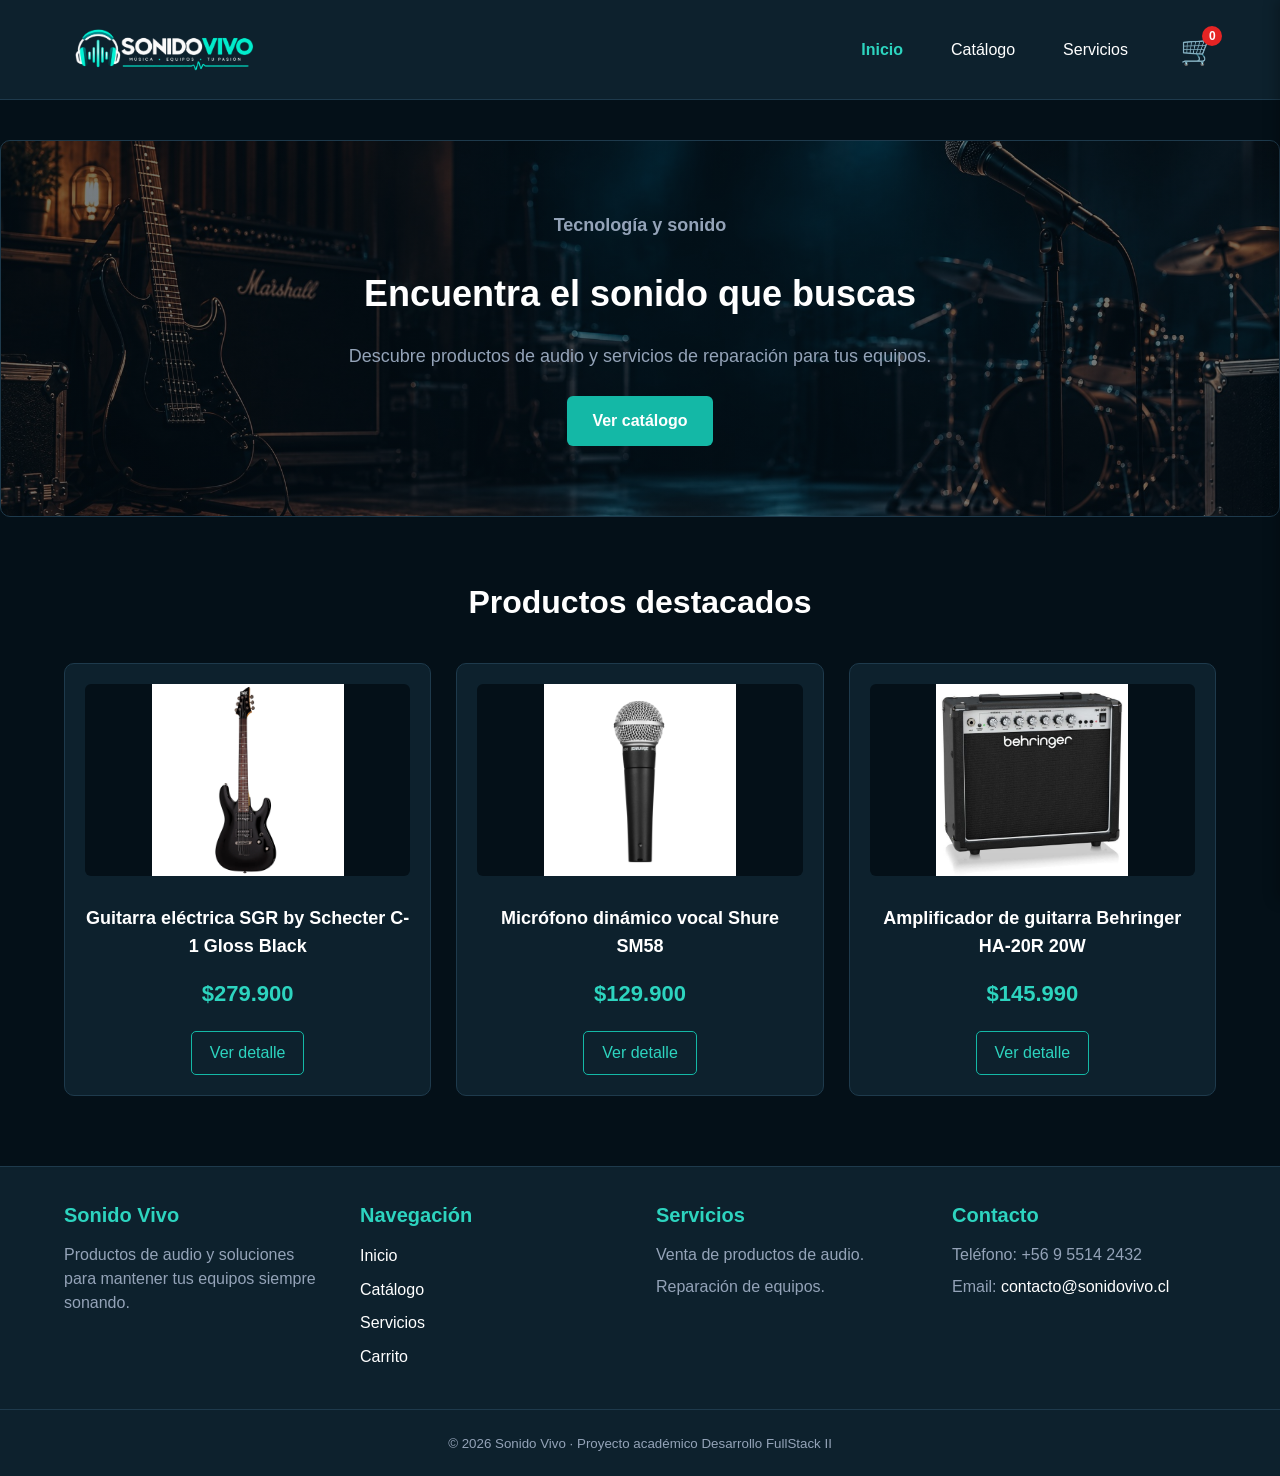
==== index.html @ 244e1376 "Integra cambios de main y resuelve conflictos" ====
<!DOCTYPE html>
<html lang="es">

<head>
    <meta charset="UTF-8">
    <meta name="viewport" content="width=device-width, initial-scale=1.0">
    <meta name="description" content="Tienda de productos de audio y servicios de reparación">
    <title>Inicio | Sonido Vivo</title>
    <link rel="stylesheet" href="assets/css/estilos.css">
</head>

<body>


    <header class="cabecera-sitio">

        <a class="marca" href="index.html">
            <img src="assets/img/logo.png" alt="Sonido Vivo">
        </a>

        <button id="boton-menu" class="boton-menu" type="button" aria-label="Abrir o cerrar menú principal"
            aria-controls="navegacion-principal" aria-expanded="false">

            <span aria-hidden="true">☰</span>
        </button>

        <nav id="navegacion-principal" class="navegacion-principal" aria-label="Navegación principal">

            <ul class="menu">
                <li><a href="index.html" aria-current="page">Inicio</a></li>
                <li><a href="catalogo.html">Catálogo</a></li>
                <li><a href="servicios.html">Servicios</a></li>
            </ul>

        </nav>
        <button id="abrir-carrito" class="acceso-carrito" type="button" aria-label="Abrir carrito de compras">

            <span class="icono-carrito" aria-hidden="true">🛒</span>
            <span id="cantidad-carrito" class="cantidad-carrito">0</span>

        </button>

    </header>

    <aside id="panel-carrito" class="panel-carrito" aria-label="Carrito de compras">

        <div class="panel-carrito-encabezado">
            <h2>Mi carrito</h2>

            <button id="cerrar-carrito" type="button" aria-label="Cerrar carrito">
                ✕
            </button>
        </div>

        <div class="panel-carrito-contenido">

            <div id="lista-carrito"></div>

            <div id="acciones-carrito">

                <button id="vaciar-carrito" type="button">
                    Vaciar carrito
                </button>

                <a class="boton" href="carrito.html">
                    Ver carrito completo
                </a>

            </div>

        </div>

    </aside>

    <main id="contenido-principal">

        <section class="presentacion">
            <p class="etiqueta">Tecnología y sonido</p>
            <h1>Encuentra el sonido que buscas</h1>
            <p>Descubre productos de audio y servicios de reparación para tus equipos.</p>
            <a class="boton" href="catalogo.html">Ver catálogo</a>
        </section>
        <section aria-labelledby="titulo-productos">
            <h2 id="titulo-productos">Productos destacados</h2>

            <div class="grilla-productos">

                <article class="tarjeta-producto">
                    <img src="assets/img/guitarra-schecter.jpg"
                        alt="Guitarra eléctrica SGR by Schecter C-1 Gloss Black">
                    <h3>Guitarra eléctrica SGR by Schecter C-1 Gloss Black</h3>
                    <p>$279.900</p>
                    <a href="producto1.html">Ver detalle</a>
                </article>

                <article class="tarjeta-producto">
                    <img src="assets/img/microfono.jpg" alt="Micrófono dinámico vocal Shure SM58">
                    <h3>Micrófono dinámico vocal Shure SM58</h3>
                    <p>$129.900</p>
                    <a href="producto2.html">Ver detalle</a>
                </article>

                <article class="tarjeta-producto">
                    <img src="assets/img/amplificador-behringe.jpg" alt="Amplificador de guitarra Behringer HA-20R 20W">
                    <h3>Amplificador de guitarra Behringer HA-20R 20W</h3>
                    <p>$145.990</p>
                    <a href="producto3.html">Ver detalle</a>
                </article>

            </div>
        </section>

    </main>

    <footer class="pie-sitio">

        <div class="footer-contenido">

            <section class="footer-columna">
                <h2>Sonido Vivo</h2>
                <p>Productos de audio y soluciones para mantener tus equipos siempre sonando.</p>
            </section>

            <section class="footer-columna">
                <h2>Navegación</h2>
                <ul>
                    <li><a href="index.html">Inicio</a></li>
                    <li><a href="catalogo.html">Catálogo</a></li>
                    <li><a href="servicios.html">Servicios</a></li>
                    <li><a href="carrito.html">Carrito</a></li>
                </ul>
            </section>

            <section class="footer-columna">
                <h2>Servicios</h2>
                <p>Venta de productos de audio.</p>
                <p>Reparación de equipos.</p>
            </section>

            <section class="footer-columna">
                <h2>Contacto</h2>
                <address>
                    <p>Teléfono: +56 9 5514 2432</p>
                    <p>
                        Email:
                        <a href="mailto:contacto@sonidovivo.cl">contacto@sonidovivo.cl</a>
                    </p>
                </address>
            </section>

        </div>
        <div class="footer-inferior">
            <p>
                <small>© 2026 Sonido Vivo · Proyecto académico Desarrollo FullStack II</small>
            </p>
        </div>
    </footer>
    <script src="assets/js/menu.js"></script>
    <script src="assets/js/productos.js"></script>
    <script src="assets/js/app.js"></script>
    <script src="assets/js/carrito.js"></script>

</body>

</html>
---- assets/css/estilos.css ----
* {
    margin: 0;
    padding: 0;
    box-sizing: border-box;
}

body {
    background-color: #041018;
    color: #ffffff;
    font-family: Arial, Helvetica, sans-serif;
    line-height: 1.6;
}

a {
    color: #2dd4bf;
    text-decoration: none;
}

a:hover {
    color: #14b8a6;
}

.cabecera-sitio {
    background-color: #0d212d;
    border-bottom: 1px solid #1e3a4c;
    display: flex;
    justify-content: space-between;
    align-items: center;
    padding: 20px 8%;
}

.marca {
    color: #2dd4bf;
    font-size: 28px;
    font-weight: bold;
}

.menu {
    display: flex;
    gap: 30px;
    list-style: none;
}

.menu a {
    color: #ffffff;
}

.menu a:hover {
    color: #2dd4bf;
}




.presentacion {

    background-image:

        linear-gradient(rgba(4, 16, 24, 0.55), rgba(4, 16, 24, 0.55)),

        url("../img/portada.jpg");

    background-size: cover;

    background-position: center;

    background-repeat: no-repeat;



    border: 1px solid #1e3a4c;

    border-radius: 10px;

    text-align: center;

    padding: 80px 30px;

    margin: 40px 0 60px;

}

.etiqueta {
    color: #2dd4bf;
    font-weight: bold;
    margin-bottom: 10px;
}

.presentacion h1 {
    font-size: 42px;
    margin-bottom: 20px;
}

.presentacion p {
    color: #94a3b8;
    font-size: 18px;
    margin-bottom: 25px;
}

.boton {
    display: inline-block;
    background-color: #14b8a6;
    color: #ffffff;
    padding: 12px 25px;
    border-radius: 6px;
    font-weight: bold;
}

.boton:hover {
    background-color: #0d9488;
    color: #ffffff;
}

#titulo-productos {
    color: #ffffff;
    text-align: center;
    font-size: 32px;
    margin-bottom: 35px;
}

.grilla-productos {
    width: 90%;
    max-width: 1200px;
    margin: 0 auto 70px;

    display: grid;
    grid-template-columns: repeat(3, 1fr);
    gap: 25px;
}

.tarjeta-producto {
    background-color: #0d212d;
    border: 1px solid #1e3a4c;
    border-radius: 10px;
    padding: 20px;
    text-align: center;
}

.tarjeta-producto:hover {
    border-color: #14b8a6;
}

.tarjeta-producto img {
    width: 100%;
    height: 12rem;
    object-fit: contain;
    background-color: #041018;
    border-radius: 6px;
    margin-bottom: 20px;
}

/* Productos detalle */


.producto-detalle {
    width: 90%;
    max-width: 56rem;
    margin: 2.5rem auto;
}

.producto-detalle figure {
    width: 100%;
    text-align: center;
    margin: 2rem 0;
}

.producto-detalle figure img {
    width: 100%;
    height: 25rem;
    object-fit: contain;
    display: block;
    margin: 0 auto;
    border-radius: 0.6rem;
}

.producto-detalle figcaption {
    margin-top: 0.6rem;
}


/* =========================================================
   celular   PEQUEÑO
   DESDE 368 PX
   ========================================================= */

@media (min-width: 368px) {

    .presentacion {
        padding: 70px 25px;
    }

    .presentacion h1 {
        font-size: 36px;
    }

    .producto-detalle {
        width: 94%;
    }

    .producto-detalle figure img {
        height: 20rem;
    }

    .footer-contenido {
        gap: 1.5rem;
    }

}

/* Productos detalle  mobile*/


@media (max-width: 37.5rem) {
    .producto-detalle {
        width: 95%;
    }

    .producto-detalle figure img {
        height: 17.5rem;
    }

    .grilla-productos {
        grid-template-columns: 1fr;
    }
}


.tarjeta-producto h2 {
    color: #ffffff;
    font-size: 1rem;
    margin-bottom: 0.5rem;
}

.tarjeta-producto p {
    color: #2dd4bf;
    font-size: 1rem;
    font-weight: bold;
    margin-bottom: 0.8rem;
}

.tarjeta-producto a {
    display: inline-block;
    color: #2dd4bf;
    border: 1px solid #14b8a6;
    padding: 0.5rem 0.8rem;
    border-radius: 0.3rem;
}

.tarjeta-producto h3 {
    color: #ffffff;
    font-size: 18px;
    margin-bottom: 15px;
}

.tarjeta-producto p {
    color: #2dd4bf;
    font-size: 22px;
    font-weight: bold;
    margin-bottom: 20px;
}

.tarjeta-producto a {
    display: inline-block;
    color: #2dd4bf;
    border: 1px solid #14b8a6;
    padding: 8px 18px;
    border-radius: 5px;
}

.tarjeta-producto a:hover {
    background-color: #14b8a6;
    color: #ffffff;
}

.pie-sitio {
    background-color: #0d212d;
    border-top: 1px solid #1e3a4c;
}

.footer-contenido {
    width: 90%;
    max-width: 1200px;
    margin: 0 auto;
    padding: 45px 0;
    display: grid;
    grid-template-columns: repeat(4, 1fr);
    gap: 30px;
}

.footer-columna h2 {
    color: #2dd4bf;
    font-size: 20px;
    margin-bottom: 15px;
}

.footer-columna p {
    color: #94a3b8;
    margin-bottom: 8px;
}

.footer-columna ul {
    list-style: none;
}

.footer-columna li {
    margin-bottom: 8px;
}

.footer-columna a {
    color: #94a3b8;
}

.footer-columna a:hover {
    color: #2dd4bf;
}

.footer-columna address {
    font-style: normal;
}

.footer-inferior {
    border-top: 1px solid #1e3a4c;
    text-align: center;
    padding: 20px;
}

.footer-inferior small {
    color: #94a3b8;
}

@media (max-width: 900px) {
    .grilla-productos {
        grid-template-columns: (1fr);
    }

    .tarjeta-producto {
        padding: 0.75rem;
    }

    .tarjeta-producto img {
        height: 8rem;
        margin-bottom: 0.8rem;
    }

    .tarjeta-producto h3 {
        font-size: 0.9rem;
    }

    .tarjeta-producto p {
        font-size: 0.9rem;
    }

    .footer-contenido {
        grid-template-columns: repeat(2, 1fr);
    }


}

@media (max-width: 600px) {

    .menu {
        gap: 15px;
    }

    .presentacion {
        padding: 60px 20px;
    }

    .presentacion h1 {
        font-size: 32px;
    }



    .footer-contenido {
        grid-template-columns: 1fr;
        text-align: center;
    }

}

/* =========================================================
   SONIDO VIVO
   RESPONSIVE MOBILE FIRST
   SERVICIOS + HEADER + FOOTER
   ========================================================= */


/* =========================================================
   1. HEADER - BASE MÓVIL
   ========================================================= */

.cabecera-sitio {
    display: grid;
    grid-template-columns: auto 1fr auto;
    align-items: center;
    gap: 1rem;
    width: 100%;
    padding: 1rem 5%;
    background-color: #0d212d;
    border-bottom: 1px solid #1e3a4c;
}

.boton-menu {
    grid-column: 1;
    grid-row: 1;
}

.marca {
    grid-column: 2;
    grid-row: 1;
    justify-self: center;
}

.navegacion-principal {
    grid-column: 1 / -1;
    grid-row: 2;
}


/* Marca / logo */

.marca img {

    width: 12.5rem;

    height: auto;

    display: block;

}

.marca {
    display: inline-flex;
    align-items: center;

    color: #ffffff;

    font-size: 1.25rem;
    font-weight: bold;

    text-decoration: none;
}



/* =========================================================
   BOTÓN HAMBURGUESA
   ========================================================= */

.boton-menu {
    display: inline-flex;

    align-items: center;
    justify-content: center;

    padding: 0.55rem 0.75rem;

    color: #ffffff;

    background-color: transparent;

    border: 1px solid #2dd4bf;
    border-radius: 0.4rem;

    font: inherit;
    font-size: 1.5rem;

    cursor: pointer;
}


.boton-menu:hover {
    background-color: #123343;
}


.boton-menu:focus-visible {
    outline: 3px solid #2dd4bf;
    outline-offset: 3px;
}


/* =========================================================
   NAVEGACIÓN MÓVIL
   ========================================================= */

.navegacion-principal {
    display: none;

    width: 100%;
}


/*
   JavaScript agrega esta clase
   cuando el usuario abre el menú.
*/

.navegacion-principal.menu-abierto {
    display: block;
}


.menu {
    display: flex;
    flex-direction: column;

    gap: 0.5rem;

    width: 100%;

    margin: 0;
    padding: 0.75rem 0 0;

    list-style: none;
}


.menu li {
    width: 100%;
}


.menu a {
    display: block;

    width: 100%;

    padding: 0.75rem;

    color: #ffffff;

    text-decoration: none;

    border-radius: 0.3rem;
}


.menu a:hover {
    color: #2dd4bf;

    background-color: #123343;
}


.menu a[aria-current="page"] {
    color: #2dd4bf;

    font-weight: bold;
}


.menu a:focus-visible {
    outline: 3px solid #2dd4bf;
    outline-offset: 2px;
}



/* =========================================================
   2. SERVICIOS - BASE MÓVIL
   ========================================================= */

.pagina-servicios {
    width: 90%;
    max-width: 75rem;

    margin-inline: auto;

    padding-block: 2rem 4rem;
}


/* =========================================================
   ENCABEZADO DE LA PÁGINA
   ========================================================= */

.encabezado-pagina {
    margin-bottom: 2rem;
}


.encabezado-pagina .etiqueta {
    margin-bottom: 0.5rem;

    color: #2dd4bf;

    font-size: 0.9rem;
    font-weight: bold;

    text-transform: uppercase;
    letter-spacing: 0.05rem;
}


.encabezado-pagina h1 {
    margin-bottom: 1rem;

    font-size: 2rem;
    line-height: 1.2;
}


.encabezado-pagina>p:last-child {
    max-width: 45rem;

    color: #94a3b8;

    line-height: 1.6;
}



/* =========================================================
   INFORMACIÓN DEL SERVICIO
   ========================================================= */

.informacion-servicio {
    margin-bottom: 2rem;

    padding: 1.25rem;

    background-color: #0d212d;

    border: 1px solid #1e3a4c;
    border-radius: 0.6rem;
}


.informacion-servicio h2 {
    margin-bottom: 1rem;
}


.informacion-servicio ol {
    padding-left: 1.3rem;
}


.informacion-servicio li {
    margin-bottom: 0.75rem;

    line-height: 1.5;
}


/* =========================================================
   FORMULARIO DE SERVICIO
   ========================================================= */

.seccion-formulario {
    width: 100%;
    padding: 1.5rem;

    background-color: #0d212d;

    border: 1px solid #1e3a4c;
    border-radius: 0.8rem;
}

.seccion-formulario h2 {
    margin-bottom: 0.5rem;
    color: #ffffff;
    font-size: 1.5rem;
}

.seccion-formulario>p {
    margin-bottom: 1.5rem;
    color: #94a3b8;
    line-height: 1.5;
}


/* =========================================================
   FORMULARIO
   ========================================================= */

.formulario-servicio {
    display: grid;
    gap: 1.5rem;
    margin-top: 1rem;
}


/* =========================================================
   FIELDSET
   ========================================================= */

.formulario-servicio fieldset {
    display: grid;
    grid-template-columns: 1fr;
    gap: 1rem;

    margin: 0;
    padding: 1.25rem;

    border: 1px solid #1e3a4c;
    border-radius: 0.6rem;
}

.formulario-servicio legend {
    padding: 0 0.5rem;

    color: #2dd4bf;
    font-size: 1.1rem;
    font-weight: bold;
}


/* =========================================================
   CAMPOS
   ========================================================= */

.campo-formulario {
    display: flex;
    flex-direction: column;
    gap: 0.4rem;
}

.campo-formulario label {
    color: #ffffff;
    font-weight: 600;
}

.formulario-servicio input,
.formulario-servicio select,
.formulario-servicio textarea {
    width: 100%;

    padding: 0.75rem 0.9rem;

    color: #041018;
    background-color: #ffffff;

    border: 2px solid transparent;
    border-radius: 0.4rem;

    font: inherit;
}

.formulario-servicio textarea {
    min-height: 9rem;
    resize: vertical;
}


/* =========================================================
   FOCUS
   ========================================================= */

.formulario-servicio input:focus,
.formulario-servicio select:focus,
.formulario-servicio textarea:focus {
    outline: none;
    border-color: #2dd4bf;
    box-shadow: 0 0 0 2px rgba(45, 212, 191, 0.2);
}


/* =========================================================
   ERRORES
   ========================================================= */

.mensaje-error {
    display: block;

    min-height: 1.2rem;

    color: #fca5a5;
    font-size: 0.85rem;
}

.campo-invalido {
    border-color: #f87171 !important;
}


/* =========================================================
   CHECKBOX
   ========================================================= */

.aceptacion {
    display: flex;
    align-items: flex-start;

    gap: 0.6rem;

    color: #ffffff;
    line-height: 1.5;
}

.formulario-servicio .aceptacion input {
    width: auto;
    margin-top: 0.3rem;
    accent-color: #14b8a6;
}


/* =========================================================
   BOTÓN
   ========================================================= */

.formulario-servicio button[type="submit"] {
    width: 100%;

    padding: 0.85rem 1.25rem;

    color: #ffffff;
    background-color: #14b8a6;

    border: none;
    border-radius: 0.4rem;

    font: inherit;
    font-weight: bold;

    cursor: pointer;

    transition: background-color 0.2s ease,
        transform 0.2s ease;
}

.formulario-servicio button[type="submit"]:hover {
    background-color: #0d9488;
    transform: translateY(-1px);
}

.formulario-servicio button[type="submit"]:focus-visible {
    outline: 3px solid #ffffff;
    outline-offset: 3px;
}


/* =========================================================
   MENSAJE GENERAL
   ========================================================= */

#mensaje-formulario {
    min-height: 1.5rem;

    color: #2dd4bf;

    font-weight: 600;
}


/* =========================================================
   CAMPOS COMPLETOS
   ========================================================= */

.campo-completo {
    grid-column: 1 / -1;
}


/* =========================================================
   368 PX
   ========================================================= */

@media (max-width: 368px) {

    .seccion-formulario {
        padding: 1rem;
    }

    .seccion-formulario h2 {
        font-size: 1.3rem;
    }

    .formulario-servicio fieldset {
        padding: 1rem;
    }

    .formulario-servicio input,
    .formulario-servicio select,
    .formulario-servicio textarea {
        padding: 0.7rem;
        font-size: 0.95rem;
    }

}


/* =========================================================
   768 PX - TABLET
   ========================================================= */

@media (min-width: 768px) {



    .seccion-formulario {
        padding: 1.75rem;
    }

    .formulario-servicio fieldset {
        grid-template-columns: repeat(2, minmax(0, 1fr));
        gap: 1.25rem;
    }

    .formulario-servicio button[type="submit"] {
        width: fit-content;
        min-width: 10rem;
    }

}


/* =========================================================
   1280 PX - ESCRITORIO
   ========================================================= */

@media (min-width: 1280px) {

    .seccion-formulario {
        padding: 2rem;
    }

    .seccion-formulario h2 {
        font-size: 1.7rem;
    }

    .formulario-servicio {
        gap: 2rem;
    }

    .formulario-servicio fieldset {
        padding: 1.5rem;
        gap: 1.5rem;
    }

}


/* =========================================================
   CAMPO QUE DEBE OCUPAR TODO EL ANCHO
   ========================================================= */

.campo-completo {
    grid-column: 1 / -1;
}



/* =========================================================
   4. FOOTER - BASE MÓVIL
   ========================================================= */

.pie-sitio {
    width: 100%;

    background-color: #0d212d;

    border-top: 1px solid #1e3a4c;
}


.footer-contenido {
    display: grid;

    grid-template-columns: 1fr;

    gap: 1.75rem;

    width: 90%;
    max-width: 75rem;

    margin-inline: auto;

    padding-block: 2rem;

    text-align: left;
}


.footer-contenido h2,
.footer-contenido h3 {
    margin-bottom: 0.75rem;
}


.footer-contenido p {
    line-height: 1.5;
}


.footer-contenido ul {
    margin: 0;
    padding: 0;

    list-style: none;
}


.footer-contenido li {
    margin-bottom: 0.5rem;
}


.footer-contenido a {
    color: #ffffff;

    text-decoration: none;
}


.footer-contenido a:hover {
    color: #2dd4bf;
}


.footer-contenido a[aria-current="page"] {
    color: #2dd4bf;

    font-weight: bold;
}



/* =========================================================
   TABLET
   DESDE 768 PX
   48rem × 16px = 768px
   ========================================================= */

@media (min-width: 48rem) {

    /* =====================
       HEADER TABLET
       ===================== */

    .cabecera-sitio {
        display: flex;
        flex-wrap: nowrap;
        justify-content: flex-start;
        gap: 1rem;
    }

    .marca {
        margin-right: auto;
    }

    .navegacion-principal {
        margin-left: auto;
    }

    .acceso-carrito {
        margin-left: 0.5rem;
    }


    .boton-menu {
        display: none;
    }


    .navegacion-principal,
    .navegacion-principal.menu-abierto {
        display: block;

        width: auto;
    }


    .menu {
        flex-direction: row;
        flex-wrap: wrap;

        align-items: center;

        gap: 0.5rem;

        width: auto;

        padding: 0;
    }


    .menu li {
        width: auto;
    }


    .menu a {
        width: auto;
    }




    /* =====================
       SERVICIOS TABLET
       ===================== */

    .encabezado-pagina h1 {
        font-size: 2.5rem;
    }


    .informacion-servicio {
        padding: 1.5rem;
    }


    .seccion-formulario {
        padding: 1.5rem;
    }



    /* Dos columnas dentro
       de cada fieldset */

    .formulario-servicio fieldset {
        grid-template-columns:
            repeat(2, minmax(0, 1fr));

        gap: 1.25rem;
    }


    /*
       Descripción u otros campos
       con campo-completo ocupan
       las dos columnas.
    */

    .campo-completo {
        grid-column: 1 / -1;
    }



    /* Botón deja de ocupar
       todo el ancho */

    .formulario-servicio button[type="submit"] {
        width: fit-content;
    }



    /* =====================
       FOOTER TABLET
       ===================== */

    .footer-contenido {
        grid-template-columns:
            repeat(2, minmax(0, 1fr));

        gap: 2rem;
    }

}

/* =========================================================
   CARRITO
   ========================================================= */
/* Página completa del carrito */

.pagina-carrito {
    display: grid;
    gap: 2rem;
    padding: 3rem 1.5rem;
}

.carrito-compras {
    background-color: #0d212d;
    color: #ffffff;
    padding: 2rem;
}

.resumen-carrito {
    background-color: #0d212d;
    color: #ffffff;
    padding: 2rem;
}



.encabezado-carrito {
    display: grid;
    grid-template-columns: 2fr 1fr 1fr 1fr;
    gap: 1rem;
    padding: 1rem 0;
    border-top: 1px solid #d1d5db;
    border-bottom: 1px solid #d1d5db;
    color: #0d212d;
    font-weight: 700;
}

.resumen-carrito {
    max-width: 28rem;
    width: 100%;
    justify-self: end;
    color: #ffffff;
}

.fila-resumen {
    display: flex;
    justify-content: space-between;
    padding: 1rem 0;
}

.total-resumen {
    border-top: 1px solid #d1d5db;
    font-size: 1.2rem;
}


/* Productos del carrito */

.imagen-carrito {
    width: 7.5rem;
    height: auto;
}

.imagen-carrito {
    width: 7.5rem;
    height: auto;
}

.tarjeta-carrito {
    display: grid;
    grid-template-columns: 2fr 1fr 1fr 1fr;
    align-items: center;
    gap: 1rem;

    padding: 1rem;
    margin-bottom: 1rem;

    background-color: #163747;


    border: 1px solid #1e3a4c;
    border-radius: 0.6rem;
}

#vaciar-carrito {
    padding: 0.75rem 1.25rem;
    color: #ffffff;
    background-color: #14b8a6;
    border: 0;
    border-radius: 0.4rem;
    font: inherit;
    font-size: 1rem;
    font-weight: bold;
    cursor: pointer;
}

#vaciar-carrito:hover {
    background-color: #020606;
}

.total-carrito {
    text-align: right;
    font-size: 1.25rem;
    font-weight: bold;
    margin-bottom: 1rem;
}

/* =========================================================
   ESCRITORIO
   DESDE 1280 PX
   80rem × 16px = 1280px
   ========================================================= */

@media (min-width: 80rem) {

    /* =====================
       HEADER ESCRITORIO
       ===================== */
    .cabecera-sitio {
        justify-content: flex-start;
        gap: 2rem;
    }

    .marca {
        margin-right: auto;
    }

    .navegacion-principal {
        margin-left: auto;
    }

    .menu {
        gap: 1.5rem;
    }

    .acceso-carrito {
        margin-left: 0.5rem;
    }


    /* =====================
       SERVICIOS ESCRITORIO
       ===================== */

    .pagina-servicios {
        padding-block: 3rem 5rem;
    }


    .encabezado-pagina {
        margin-bottom: 2.5rem;
    }


    .encabezado-pagina h1 {
        font-size: 3rem;
    }


    .informacion-servicio {
        padding: 1.75rem;
    }


    .seccion-formulario {
        padding: 1.75rem;
    }



    /* =====================
       FOOTER ESCRITORIO
       ===================== */

    .footer-contenido {
        grid-template-columns:
            repeat(4, minmax(0, 1fr));

        gap: 2rem;
    }
}

/*
VIDEO SERVICIOS
*/

.contenedor-video {
    display: flex;
    justify-content: center;
    width: 100%;
    margin-top: 1rem;
    margin-bottom: 2rem;
}


.video-servicio {
    display: block;
    width: auto;
    max-width: 100%;
    height: auto;
    max-height: 65vh;
    margin-inline: auto;
    border-radius: 0.5rem;
    object-fit: contain;
}

/* =========================================================
   PANEL LATERAL DEL CARRITO
   ========================================================= */

.panel-carrito {
    position: fixed;
    top: 0;
    right: -25rem;

    width: 25rem;
    max-width: 90%;
    height: 100vh;

background: #163747;
    color: #ffffff;

    box-shadow: -4px 0 12px rgba(0, 0, 0, 0.25);

    z-index: 1000;

    transition: right 0.3s ease;

    overflow-y: auto;
}

.panel-carrito.abierto {
    right: 0;
}


/* Encabezado */

.panel-carrito-encabezado {
    display: flex;
    align-items: center;
    justify-content: space-between;

    padding: 1.25rem;

    background-color: #0d212d;

    border-bottom: 1px solid #d1d5db;
}

.panel-carrito-encabezado h2 {
    margin: 0;

    color: #ffffff;
}


/* Botón cerrar */

#cerrar-carrito {
    padding: 0.5rem;

    background-color: transparent;
    color: #ffffff;

    border: 0;

    font-size: 1.5rem;

    cursor: pointer;
}


/* Contenido */

.panel-carrito-contenido {
    padding: 1.25rem;
}


/* Producto */

.panel-carrito .tarjeta-carrito {
    display: grid;
    grid-template-columns: 5rem 1fr;

    gap: 0.5rem 1rem;
    align-items: center;

    padding: 1rem;
    margin-bottom: 1rem;

    background-color: #1f4b5f;

    border: 1px solid #2f667d;
    border-radius: 0.75rem;
}

/* Imagen */

.panel-carrito .imagen-carrito {
    grid-column: 1;
    grid-row: 1 / 3;

    width: 5rem;
    height: 5rem;

    object-fit: contain;
}


/* Nombre y precio */

.panel-carrito .tarjeta-carrito p {
    grid-column: 2;

    margin: 0;

    color: #ffffff;
}

.panel-carrito .tarjeta-carrito p:first-of-type {
    font-weight: 600;
    line-height: 1.3;
}


/* Total */

.panel-carrito .total-carrito {
    margin-top: 1.5rem;

    color: #0d212d;

    font-size: 1.25rem;
    font-weight: 700;

    text-align: center;
}


/* Mensaje cuando no hay productos */

.panel-carrito .mensaje-carrito-vacio {
    position: absolute;

    top: 50%;
    left: 50%;

    transform: translate(-50%, -50%);

    width: 100%;
    margin: 0;

    color: #ffffff;

    font-size: 1.3rem;
    font-weight: 700;

    text-align: center;
}

/* Acciones del carrito */

#acciones-carrito {
    display: flex;
    gap: 1rem;
    margin-top: 1.rem;
}

#acciones-carrito button,
#acciones-carrito .boton {
    flex: 1;
    padding: 0.75rem 1rem;
    text-align: center;
    white-space: nowrap;
}

/* =========================================================
   ICONO Y CONTADOR DEL CARRITO
   ========================================================= */

.acceso-carrito {
    position: relative;

    display: flex;
    align-items: center;
    justify-content: center;

    background-color: transparent;
    border: 0;

    cursor: pointer;
}

.icono-carrito {
    font-size: 1.8rem;
}

.cantidad-carrito {
    position: absolute;

    top: -0.4rem;
    right: -0.4rem;

    display: flex;
    align-items: center;
    justify-content: center;

    min-width: 1.25rem;
    height: 1.25rem;

    padding: 0 0.25rem;

    background-color: #e52424;
    color: #ffffff;

    border-radius: 50%;

    font-size: 0.75rem;
    font-weight: 700;
}


/* Botón agregar producto */

.boton-agregar {
    padding: 0.50rem 1.05rem;

    color: #ffffff;
    background-color: #14b8a6;

    border: 0;
    border-radius: 0.4rem;

    font: inherit;
    font-size: 1rem;
    font-weight: bold;

    cursor: pointer;
}
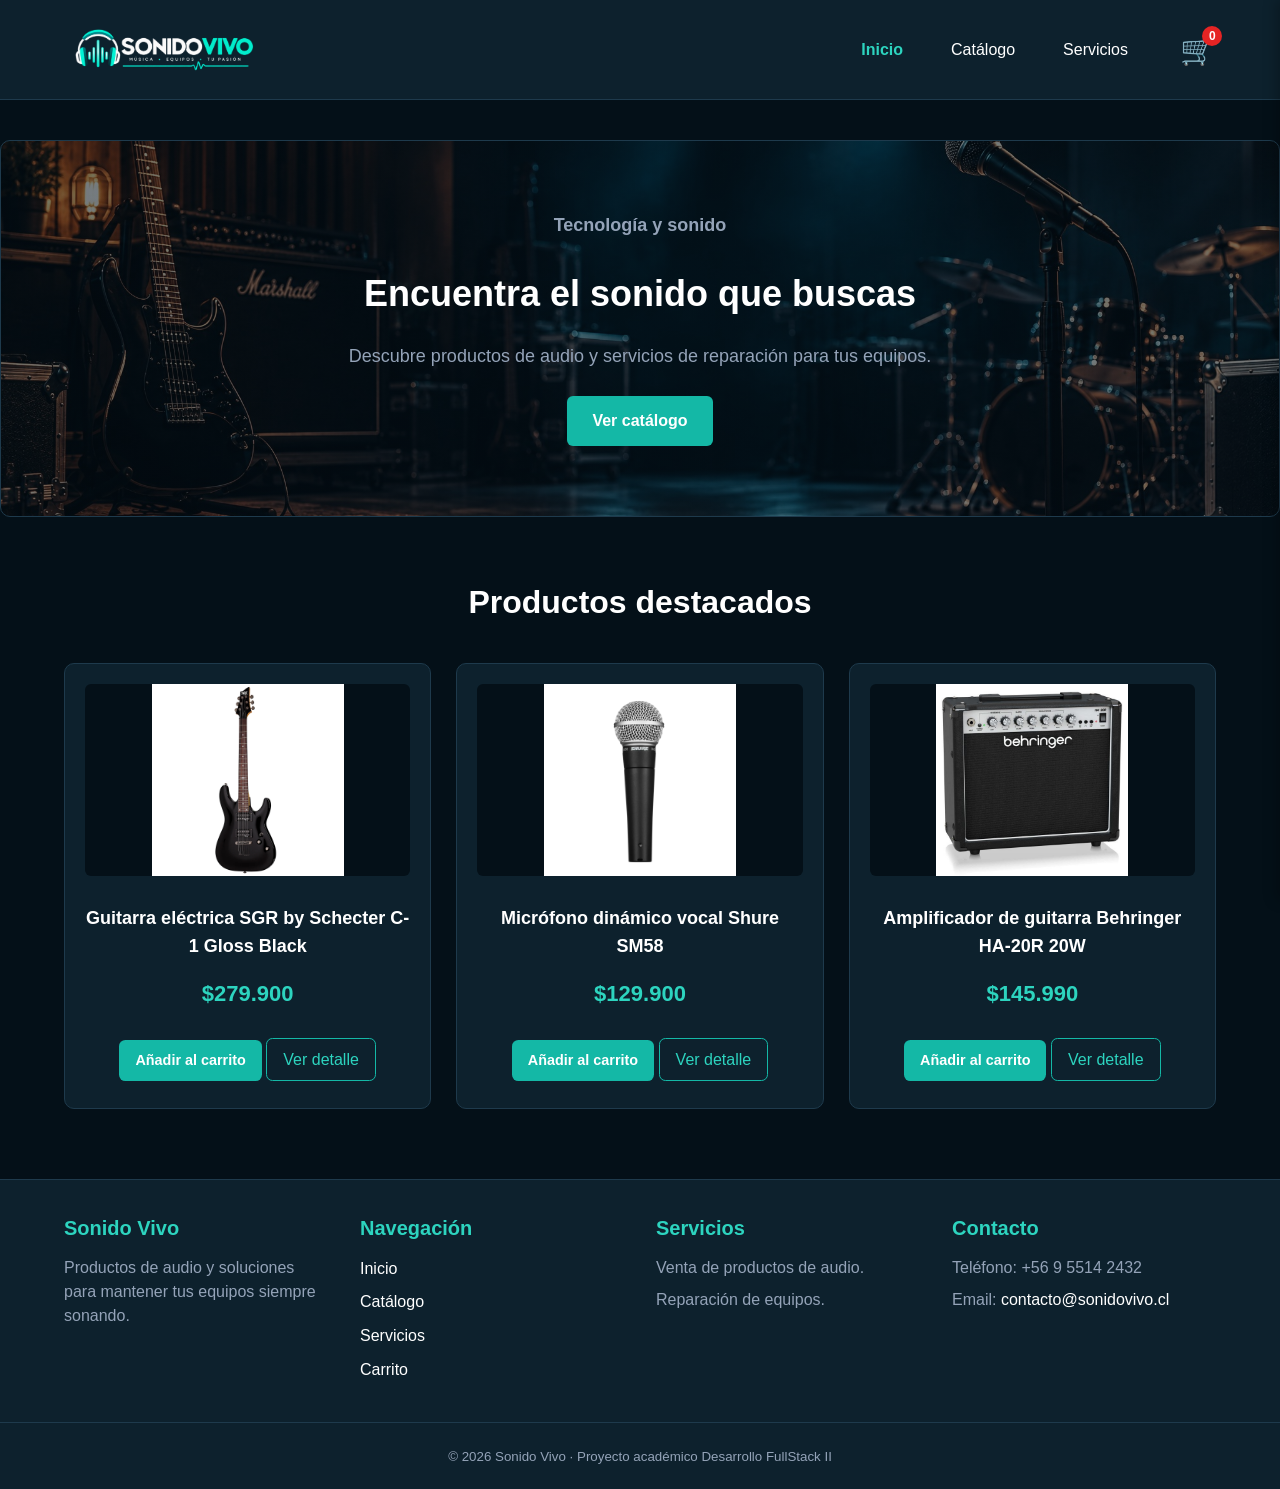
==== commit a6807b8d: "Ajuste de  botones del carrito y detalles" ====
--- a/index.html
+++ b/index.html
@@ -90,6 +90,9 @@
                         alt="Guitarra eléctrica SGR by Schecter C-1 Gloss Black">
                     <h3>Guitarra eléctrica SGR by Schecter C-1 Gloss Black</h3>
                     <p>$279.900</p>
+                    <button type="button" class="boton-agregar" data-id="1">
+                    Añadir al carrito
+                    </button>
                     <a href="producto1.html">Ver detalle</a>
                 </article>
 
@@ -97,6 +100,9 @@
                     <img src="assets/img/microfono.jpg" alt="Micrófono dinámico vocal Shure SM58">
                     <h3>Micrófono dinámico vocal Shure SM58</h3>
                     <p>$129.900</p>
+                    <button type="button" class="boton-agregar" data-id="2">
+                        Añadir al carrito
+                    </button>
                     <a href="producto2.html">Ver detalle</a>
                 </article>
 
@@ -104,6 +110,9 @@
                     <img src="assets/img/amplificador-behringe.jpg" alt="Amplificador de guitarra Behringer HA-20R 20W">
                     <h3>Amplificador de guitarra Behringer HA-20R 20W</h3>
                     <p>$145.990</p>
+                    <button type="button" class="boton-agregar" data-id="3">
+                        Añadir al carrito
+                    </button>
                     <a href="producto3.html">Ver detalle</a>
                 </article>
 
--- a/assets/css/estilos.css
+++ b/assets/css/estilos.css
@@ -330,7 +330,7 @@
 
 @media (max-width: 900px) {
     .grilla-productos {
-        grid-template-columns: (1fr);
+        grid-template-columns: 1fr;
     }
 
     .tarjeta-producto {
@@ -359,6 +359,12 @@
 
 @media (max-width: 600px) {
 
+    .presentacion {
+        min-height: 450px;
+        background-size: cover;
+        background-position: center;
+    }
+
     .menu {
         gap: 15px;
     }
@@ -376,6 +382,19 @@
     .footer-contenido {
         grid-template-columns: 1fr;
         text-align: center;
+    }
+    .tarjeta-producto h2 {
+    font-size: 0.9rem;
+    }
+
+    .tarjeta-producto p {
+        font-size: 1rem;
+    }
+
+    .boton-agregar,
+    .tarjeta-producto > a {
+        font-size: 0.8rem;
+        padding: 0.6rem 0.4rem;
     }
 
 }
@@ -1581,7 +1600,10 @@
 /* Botón agregar producto */
 
 .boton-agregar {
-    padding: 0.50rem 1.05rem;
+    display: inline-block;
+    width: auto;
+    padding: 0.55rem 1rem;
+    margin: 0.4rem auto;
 
     color: #ffffff;
     background-color: #14b8a6;
@@ -1590,8 +1612,30 @@
     border-radius: 0.4rem;
 
     font: inherit;
-    font-size: 1rem;
+    font-size: 0.9rem;
     font-weight: bold;
 
     cursor: pointer;
+}
+
+.boton-agregar:hover {
+    background-color: #0d9488;
+}
+
+.tarjeta-producto > a {
+    display: inline-block;
+    width: auto;
+    padding: 0.5rem 1rem;
+    margin: 0.4rem auto;
+
+    text-align: center;
+
+    color: #2dd4bf;
+    border: 1px solid #14b8a6;
+    border-radius: 0.4rem;
+}
+
+.tarjeta-producto > a:hover {
+    background-color: #14b8a6;
+    color: #ffffff;
 }
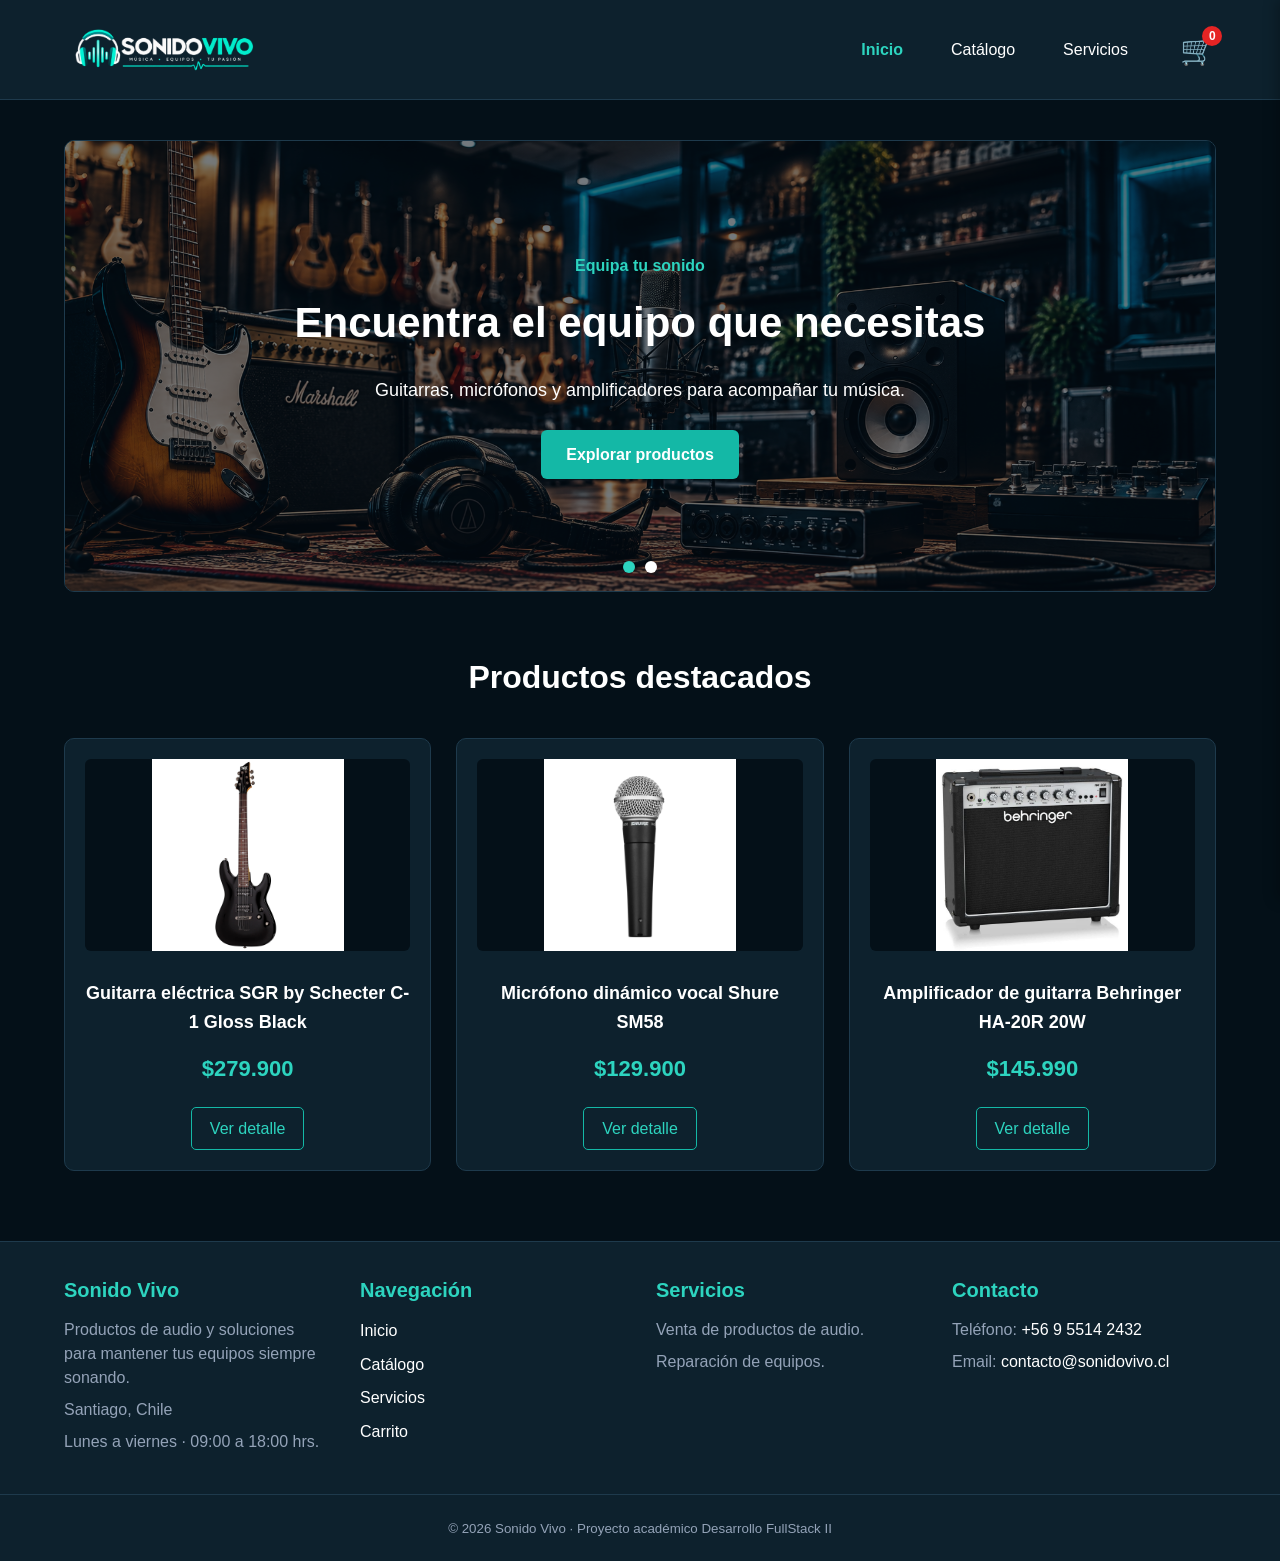
==== commit 6e2155fa: "Mejora carrito, carrusel y diseño responsive" ====
--- a/index.html
+++ b/index.html
@@ -55,7 +55,9 @@
         <div class="panel-carrito-contenido">
 
             <div id="lista-carrito"></div>
-
+            <p id="total-carrito-panel" class="total-carrito">
+                Total: $0
+            </p>
             <div id="acciones-carrito">
 
                 <button id="vaciar-carrito" type="button">
@@ -73,13 +75,48 @@
     </aside>
 
     <main id="contenido-principal">
-
-        <section class="presentacion">
-            <p class="etiqueta">Tecnología y sonido</p>
-            <h1>Encuentra el sonido que buscas</h1>
-            <p>Descubre productos de audio y servicios de reparación para tus equipos.</p>
-            <a class="boton" href="catalogo.html">Ver catálogo</a>
+        <section class="carrusel" aria-label="Presentación principal de Sonido Vivo">
+
+            <article class="diapositiva activa">
+
+                <img src="assets/img/catalogo.png" alt="Equipos e instrumentos disponibles en Sonido Vivo">
+
+                <div class="contenido-diapositiva">
+                    <p class="etiqueta">Equipa tu sonido</p>
+                    <h1>Encuentra el equipo que necesitas</h1>
+                    <p>Guitarras, micrófonos y amplificadores para acompañar tu música.</p>
+                    <a class="boton" href="catalogo.html">Explorar productos</a>
+                </div>
+
+            </article>
+
+
+            <article class="diapositiva">
+
+                <img src="assets/img/servicio tecnico.png" alt="Servicio técnico y reparación de instrumentos">
+
+                <div class="contenido-diapositiva">
+                    <p class="etiqueta">Servicio técnico</p>
+                    <h2>Tu instrumento en buenas manos</h2>
+                    <p>Reparación y mantenimiento de instrumentos de cuerda.</p>
+                    <a class="boton" href="servicios.html">Solicitar revisión</a>
+                </div>
+
+            </article>
+
+
+            <div class="indicadores-carrusel" aria-label="Seleccionar diapositiva">
+
+                <button class="indicador activo" type="button" data-indice="0" aria-label="Mostrar catálogo">
+                </button>
+
+                <button class="indicador" type="button" data-indice="1" aria-label="Mostrar servicio técnico">
+                </button>
+
+            </div>
+
         </section>
+
         <section aria-labelledby="titulo-productos">
             <h2 id="titulo-productos">Productos destacados</h2>
 
@@ -90,9 +127,6 @@
                         alt="Guitarra eléctrica SGR by Schecter C-1 Gloss Black">
                     <h3>Guitarra eléctrica SGR by Schecter C-1 Gloss Black</h3>
                     <p>$279.900</p>
-                    <button type="button" class="boton-agregar" data-id="1">
-                    Añadir al carrito
-                    </button>
                     <a href="producto1.html">Ver detalle</a>
                 </article>
 
@@ -100,9 +134,6 @@
                     <img src="assets/img/microfono.jpg" alt="Micrófono dinámico vocal Shure SM58">
                     <h3>Micrófono dinámico vocal Shure SM58</h3>
                     <p>$129.900</p>
-                    <button type="button" class="boton-agregar" data-id="2">
-                        Añadir al carrito
-                    </button>
                     <a href="producto2.html">Ver detalle</a>
                 </article>
 
@@ -110,9 +141,6 @@
                     <img src="assets/img/amplificador-behringe.jpg" alt="Amplificador de guitarra Behringer HA-20R 20W">
                     <h3>Amplificador de guitarra Behringer HA-20R 20W</h3>
                     <p>$145.990</p>
-                    <button type="button" class="boton-agregar" data-id="3">
-                        Añadir al carrito
-                    </button>
                     <a href="producto3.html">Ver detalle</a>
                 </article>
 
@@ -120,18 +148,25 @@
         </section>
 
     </main>
-
     <footer class="pie-sitio">
 
         <div class="footer-contenido">
 
             <section class="footer-columna">
                 <h2>Sonido Vivo</h2>
-                <p>Productos de audio y soluciones para mantener tus equipos siempre sonando.</p>
+
+                <p>
+                    Productos de audio y soluciones para mantener tus equipos siempre sonando.
+                </p>
+
+                <p>Santiago, Chile</p>
+
+                <p>Lunes a viernes · 09:00 a 18:00 hrs.</p>
             </section>
 
             <section class="footer-columna">
                 <h2>Navegación</h2>
+
                 <ul>
                     <li><a href="index.html">Inicio</a></li>
                     <li><a href="catalogo.html">Catálogo</a></li>
@@ -142,14 +177,20 @@
 
             <section class="footer-columna">
                 <h2>Servicios</h2>
+
                 <p>Venta de productos de audio.</p>
                 <p>Reparación de equipos.</p>
             </section>
 
             <section class="footer-columna">
                 <h2>Contacto</h2>
+
                 <address>
-                    <p>Teléfono: +56 9 5514 2432</p>
+                    <p>
+                        Teléfono:
+                        <a href="tel:+56955142432">+56 9 5514 2432</a>
+                    </p>
+
                     <p>
                         Email:
                         <a href="mailto:contacto@sonidovivo.cl">contacto@sonidovivo.cl</a>
@@ -158,16 +199,21 @@
             </section>
 
         </div>
+
         <div class="footer-inferior">
             <p>
-                <small>© 2026 Sonido Vivo · Proyecto académico Desarrollo FullStack II</small>
+                <small>
+                    © 2026 Sonido Vivo · Proyecto académico Desarrollo FullStack II
+                </small>
             </p>
         </div>
+
     </footer>
     <script src="assets/js/menu.js"></script>
     <script src="assets/js/productos.js"></script>
     <script src="assets/js/app.js"></script>
     <script src="assets/js/carrito.js"></script>
+    <script src="assets/js/carrusel.js"></script>
 
 </body>
 
--- a/assets/css/estilos.css
+++ b/assets/css/estilos.css
@@ -20,81 +20,115 @@
     color: #14b8a6;
 }
 
-.cabecera-sitio {
-    background-color: #0d212d;
-    border-bottom: 1px solid #1e3a4c;
+/* =========================================================
+   CARRUSEL INICIO
+   ========================================================= */
+
+.carrusel {
+    position: relative;
+    width: 90%;
+    max-width: 75rem;
+    margin: 2.5rem auto 3.75rem;
+    overflow: hidden;
+
+    border: 1px solid #1e3a4c;
+    border-radius: 0.625rem;
+}
+
+.diapositiva {
+    position: relative;
+    display: none;
+    height: 28.125rem;
+}
+
+.diapositiva.activa {
+    display: block;
+}
+
+.diapositiva img {
+    width: 100%;
+    height: 100%;
+    object-fit: cover;
+    display: block;
+}
+
+/* Capa oscura sobre la imagen para que se lea el texto */
+
+.diapositiva::after {
+    content: "";
+    position: absolute;
+    inset: 0;
+    background-color: rgba(4, 16, 24, 0.55);
+    pointer-events: none;
+}
+
+/* Texto sobre la imagen */
+
+.contenido-diapositiva {
+    position: absolute;
+    top: 50%;
+    left: 50%;
+
+    transform: translate(-50%, -50%);
+
+    z-index: 1;
+
+    width: 90%;
+    max-width: 700px;
+
+    text-align: center;
+}
+
+.contenido-diapositiva h1,
+.contenido-diapositiva h2 {
+    margin-bottom: 1.25rem;
+    color: #ffffff;
+    font-size: 2.625rem;
+}
+
+.contenido-diapositiva>p:not(.etiqueta) {
+    margin-bottom: 1.5625rem;
+    color: #ffffff;
+    font-size: 1.125rem;
+}
+
+/* Puntitos del carrusel */
+
+.indicadores-carrusel {
+    position: absolute;
+    bottom: 18px;
+    left: 50%;
+
+    transform: translateX(-50%);
+
+    z-index: 2;
+
     display: flex;
-    justify-content: space-between;
-    align-items: center;
-    padding: 20px 8%;
-}
-
-.marca {
-    color: #2dd4bf;
-    font-size: 28px;
-    font-weight: bold;
-}
-
-.menu {
-    display: flex;
-    gap: 30px;
-    list-style: none;
-}
-
-.menu a {
-    color: #ffffff;
-}
-
-.menu a:hover {
-    color: #2dd4bf;
-}
-
-
-
-
-.presentacion {
-
-    background-image:
-
-        linear-gradient(rgba(4, 16, 24, 0.55), rgba(4, 16, 24, 0.55)),
-
-        url("../img/portada.jpg");
-
-    background-size: cover;
-
-    background-position: center;
-
-    background-repeat: no-repeat;
-
-
-
-    border: 1px solid #1e3a4c;
-
-    border-radius: 10px;
-
-    text-align: center;
-
-    padding: 80px 30px;
-
-    margin: 40px 0 60px;
-
+    gap: 10px;
+}
+
+.indicador {
+    width: 12px;
+    height: 12px;
+
+    padding: 0;
+
+    background-color: #ffffff;
+
+    border: 0;
+    border-radius: 50%;
+
+    cursor: pointer;
+}
+
+.indicador.activo {
+    background-color: #2dd4bf;
 }
 
 .etiqueta {
     color: #2dd4bf;
     font-weight: bold;
     margin-bottom: 10px;
-}
-
-.presentacion h1 {
-    font-size: 42px;
-    margin-bottom: 20px;
-}
-
-.presentacion p {
-    color: #94a3b8;
-    font-size: 18px;
-    margin-bottom: 25px;
 }
 
 .boton {
@@ -177,73 +211,10 @@
     margin-top: 0.6rem;
 }
 
-
-/* =========================================================
-   celular   PEQUEÑO
-   DESDE 368 PX
-   ========================================================= */
-
-@media (min-width: 368px) {
-
-    .presentacion {
-        padding: 70px 25px;
-    }
-
-    .presentacion h1 {
-        font-size: 36px;
-    }
-
-    .producto-detalle {
-        width: 94%;
-    }
-
-    .producto-detalle figure img {
-        height: 20rem;
-    }
-
-    .footer-contenido {
-        gap: 1.5rem;
-    }
-
-}
-
-/* Productos detalle  mobile*/
-
-
-@media (max-width: 37.5rem) {
-    .producto-detalle {
-        width: 95%;
-    }
-
-    .producto-detalle figure img {
-        height: 17.5rem;
-    }
-
-    .grilla-productos {
-        grid-template-columns: 1fr;
-    }
-}
-
-
 .tarjeta-producto h2 {
     color: #ffffff;
     font-size: 1rem;
     margin-bottom: 0.5rem;
-}
-
-.tarjeta-producto p {
-    color: #2dd4bf;
-    font-size: 1rem;
-    font-weight: bold;
-    margin-bottom: 0.8rem;
-}
-
-.tarjeta-producto a {
-    display: inline-block;
-    color: #2dd4bf;
-    border: 1px solid #14b8a6;
-    padding: 0.5rem 0.8rem;
-    border-radius: 0.3rem;
 }
 
 .tarjeta-producto h3 {
@@ -328,83 +299,12 @@
     color: #94a3b8;
 }
 
-@media (max-width: 900px) {
-    .grilla-productos {
-        grid-template-columns: 1fr;
-    }
-
-    .tarjeta-producto {
-        padding: 0.75rem;
-    }
-
-    .tarjeta-producto img {
-        height: 8rem;
-        margin-bottom: 0.8rem;
-    }
-
-    .tarjeta-producto h3 {
-        font-size: 0.9rem;
-    }
-
-    .tarjeta-producto p {
-        font-size: 0.9rem;
-    }
-
-    .footer-contenido {
-        grid-template-columns: repeat(2, 1fr);
-    }
-
-
-}
-
-@media (max-width: 600px) {
-
-    .presentacion {
-        min-height: 450px;
-        background-size: cover;
-        background-position: center;
-    }
-
-    .menu {
-        gap: 15px;
-    }
-
-    .presentacion {
-        padding: 60px 20px;
-    }
-
-    .presentacion h1 {
-        font-size: 32px;
-    }
-
-
-
-    .footer-contenido {
-        grid-template-columns: 1fr;
-        text-align: center;
-    }
-    .tarjeta-producto h2 {
-    font-size: 0.9rem;
-    }
-
-    .tarjeta-producto p {
-        font-size: 1rem;
-    }
-
-    .boton-agregar,
-    .tarjeta-producto > a {
-        font-size: 0.8rem;
-        padding: 0.6rem 0.4rem;
-    }
-
-}
 
 /* =========================================================
    SONIDO VIVO
    RESPONSIVE MOBILE FIRST
    SERVICIOS + HEADER + FOOTER
    ========================================================= */
-
 
 /* =========================================================
    1. HEADER - BASE MÓVIL
@@ -443,9 +343,7 @@
 .marca img {
 
     width: 12.5rem;
-
     height: auto;
-
     display: block;
 
 }
@@ -453,12 +351,9 @@
 .marca {
     display: inline-flex;
     align-items: center;
-
-    color: #ffffff;
-
+    color: #ffffff;
     font-size: 1.25rem;
     font-weight: bold;
-
     text-decoration: none;
 }
 
@@ -866,7 +761,7 @@
 
 
 /* =========================================================
-   CAMPOS COMPLETOS
+   CAMPOS COMPLETOS 
    ========================================================= */
 
 .campo-completo {
@@ -875,10 +770,10 @@
 
 
 /* =========================================================
-   368 PX
-   ========================================================= */
-
-@media (max-width: 368px) {
+   360 PX
+   ========================================================= */
+
+@media (max-width: 360px) {
 
     .seccion-formulario {
         padding: 1rem;
@@ -908,8 +803,6 @@
 
 @media (min-width: 768px) {
 
-
-
     .seccion-formulario {
         padding: 1.75rem;
     }
@@ -952,17 +845,6 @@
 
 }
 
-
-/* =========================================================
-   CAMPO QUE DEBE OCUPAR TODO EL ANCHO
-   ========================================================= */
-
-.campo-completo {
-    grid-column: 1 / -1;
-}
-
-
-
 /* =========================================================
    4. FOOTER - BASE MÓVIL
    ========================================================= */
@@ -1044,7 +926,7 @@
    48rem × 16px = 768px
    ========================================================= */
 
-@media (min-width: 48rem) {
+@media (min-width: 768px) {
 
     /* =====================
        HEADER TABLET
@@ -1139,27 +1021,12 @@
         gap: 1.25rem;
     }
 
-
-    /*
-       Descripción u otros campos
-       con campo-completo ocupan
-       las dos columnas.
-    */
-
-    .campo-completo {
-        grid-column: 1 / -1;
-    }
-
-
-
     /* Botón deja de ocupar
        todo el ancho */
 
     .formulario-servicio button[type="submit"] {
         width: fit-content;
     }
-
-
 
     /* =====================
        FOOTER TABLET
@@ -1177,107 +1044,162 @@
 /* =========================================================
    CARRITO
    ========================================================= */
+
 /* Página completa del carrito */
 
 .pagina-carrito {
+    width: 90%;
+    max-width: 75rem;
+
+    margin: 0 auto;
+    padding: 3rem 0;
+
     display: grid;
     gap: 2rem;
-    padding: 3rem 1.5rem;
 }
 
 .carrito-compras {
+    width: 100%;
+
+    padding: 2rem;
+
     background-color: #0d212d;
     color: #ffffff;
+
+    border: 1px solid #1e3a4c;
+    border-radius: 0.6rem;
+}
+
+.carrito-compras h1 {
+    margin-bottom: 2rem;
+}
+
+
+/* Producto dentro de la página carrito */
+
+.pagina-carrito .tarjeta-carrito {
+    display: block;
+
+    padding: 1.25rem;
+    margin-bottom: 1rem;
+
+    background-color: #163747;
+
+    border: 1px solid #2f667d;
+    border-radius: 0.6rem;
+}
+
+
+.pagina-carrito .informacion-producto-carrito {
+    display: grid;
+
+    grid-template-columns: 8rem 1fr;
+    grid-template-rows: auto auto;
+
+    gap: 0.5rem 1.5rem;
+
+    align-items: center;
+}
+
+
+.pagina-carrito .imagen-carrito {
+    grid-column: 1;
+    grid-row: 1 / 3;
+
+    width: 8rem;
+    height: 8rem;
+
+    object-fit: contain;
+
+    background-color: #ffffff;
+}
+
+
+.pagina-carrito .informacion-producto-carrito p {
+    margin: 0;
+    color: #ffffff;
+}
+
+
+.pagina-carrito .informacion-producto-carrito p:first-of-type {
+    grid-column: 2;
+
+    font-size: 1.1rem;
+    font-weight: 700;
+
+    line-height: 1.4;
+}
+
+
+.pagina-carrito .informacion-producto-carrito p:last-child {
+    grid-column: 2;
+
+    color: #2dd4bf;
+
+    font-weight: 700;
+
+    white-space: nowrap;
+}
+
+
+/* Resumen */
+
+.resumen-carrito {
+    width: 100%;
+    max-width: none;
+
     padding: 2rem;
-}
-
-.resumen-carrito {
+
     background-color: #0d212d;
     color: #ffffff;
-    padding: 2rem;
-}
-
-
-
-.encabezado-carrito {
-    display: grid;
-    grid-template-columns: 2fr 1fr 1fr 1fr;
-    gap: 1rem;
-    padding: 1rem 0;
-    border-top: 1px solid #d1d5db;
-    border-bottom: 1px solid #d1d5db;
-    color: #0d212d;
-    font-weight: 700;
-}
-
-.resumen-carrito {
-    max-width: 28rem;
-    width: 100%;
-    justify-self: end;
-    color: #ffffff;
-}
+
+    border: 1px solid #1e3a4c;
+    border-radius: 0.6rem;
+}
+
+
+.resumen-carrito h2 {
+    margin-bottom: 1rem;
+}
+
 
 .fila-resumen {
     display: flex;
     justify-content: space-between;
+
     padding: 1rem 0;
 }
+
 
 .total-resumen {
     border-top: 1px solid #d1d5db;
     font-size: 1.2rem;
 }
 
-
-/* Productos del carrito */
-
-.imagen-carrito {
-    width: 7.5rem;
-    height: auto;
-}
-
-.imagen-carrito {
-    width: 7.5rem;
-    height: auto;
-}
-
-.tarjeta-carrito {
-    display: grid;
-    grid-template-columns: 2fr 1fr 1fr 1fr;
-    align-items: center;
-    gap: 1rem;
-
-    padding: 1rem;
-    margin-bottom: 1rem;
-
-    background-color: #163747;
-
-
-    border: 1px solid #1e3a4c;
-    border-radius: 0.6rem;
-}
+/* Botón vaciar carrito */
 
 #vaciar-carrito {
-    padding: 0.75rem 1.25rem;
+    padding: 0.60rem 1.10rem;
+
     color: #ffffff;
     background-color: #14b8a6;
+
     border: 0;
     border-radius: 0.4rem;
+
     font: inherit;
     font-size: 1rem;
     font-weight: bold;
+
     cursor: pointer;
 }
 
 #vaciar-carrito:hover {
-    background-color: #020606;
-}
-
-.total-carrito {
-    text-align: right;
-    font-size: 1.25rem;
-    font-weight: bold;
-    margin-bottom: 1rem;
+    background-color: #0f9f91;
+}
+
+#vaciar-carrito:active {
+    transform: scale(0.96);
 }
 
 /* =========================================================
@@ -1286,7 +1208,7 @@
    80rem × 16px = 1280px
    ========================================================= */
 
-@media (min-width: 80rem) {
+@media (min-width: 1280px) {
 
     /* =====================
        HEADER ESCRITORIO
@@ -1392,7 +1314,7 @@
     max-width: 90%;
     height: 100vh;
 
-background: #163747;
+    background: #163747;
     color: #ffffff;
 
     box-shadow: -4px 0 12px rgba(0, 0, 0, 0.25);
@@ -1471,6 +1393,23 @@
     border-radius: 0.75rem;
 }
 
+.panel-carrito .informacion-producto-carrito {
+
+    grid-column: 1 / -1;
+    display: grid;
+    grid-template-columns: 6rem 1fr;
+    column-gap: 1rem;
+    align-items: center;
+}
+
+.panel-carrito .informacion-producto-carrito p {
+    margin: 0;
+}
+
+.panel-carrito .informacion-producto-carrito p:last-child {
+    white-space: nowrap;
+}
+
 /* Imagen */
 
 .panel-carrito .imagen-carrito {
@@ -1488,15 +1427,14 @@
 
 .panel-carrito .tarjeta-carrito p {
     grid-column: 2;
-
     margin: 0;
-
     color: #ffffff;
 }
 
 .panel-carrito .tarjeta-carrito p:first-of-type {
     font-weight: 600;
     line-height: 1.3;
+    text-align: left;
 }
 
 
@@ -1504,15 +1442,16 @@
 
 .panel-carrito .total-carrito {
     margin-top: 1.5rem;
-
-    color: #0d212d;
+    padding-top: 1rem;
+    border-top: 1px solid #2f667d;
+
+    color: #ffffff;
 
     font-size: 1.25rem;
     font-weight: 700;
 
     text-align: center;
 }
-
 
 /* Mensaje cuando no hay productos */
 
@@ -1540,7 +1479,7 @@
 #acciones-carrito {
     display: flex;
     gap: 1rem;
-    margin-top: 1.rem;
+    margin-top: 1rem;
 }
 
 #acciones-carrito button,
@@ -1600,10 +1539,7 @@
 /* Botón agregar producto */
 
 .boton-agregar {
-    display: inline-block;
-    width: auto;
-    padding: 0.55rem 1rem;
-    margin: 0.4rem auto;
+    padding: 0.50rem 1.05rem;
 
     color: #ffffff;
     background-color: #14b8a6;
@@ -1612,30 +1548,180 @@
     border-radius: 0.4rem;
 
     font: inherit;
-    font-size: 0.9rem;
+    font-size: 1rem;
     font-weight: bold;
 
     cursor: pointer;
 }
 
 .boton-agregar:hover {
-    background-color: #0d9488;
-}
-
-.tarjeta-producto > a {
-    display: inline-block;
-    width: auto;
-    padding: 0.5rem 1rem;
-    margin: 0.4rem auto;
-
-    text-align: center;
-
-    color: #2dd4bf;
-    border: 1px solid #14b8a6;
-    border-radius: 0.4rem;
-}
-
-.tarjeta-producto > a:hover {
-    background-color: #14b8a6;
-    color: #ffffff;
+    background-color: #0f9f91;
+}
+
+.boton-agregar:active {
+    transform: scale(0.96);
+}
+
+/* =========================================================
+   RESPONSIVE - CELULAR
+   360 PX
+   ========================================================= */
+
+@media (max-width: 360px) {
+
+    .producto-detalle {
+        width: 95%;
+    }
+
+    .producto-detalle figure img {
+        height: 17.5rem;
+    }
+
+    .grilla-productos {
+        grid-template-columns: 1fr;
+    }
+
+    .footer-contenido {
+        grid-template-columns: 1fr;
+        text-align: center;
+    }
+
+    .panel-carrito {
+        width: 90%;
+        max-width: 90%;
+    }
+
+    #acciones-carrito {
+        flex-direction: column;
+    }
+
+    #acciones-carrito button,
+    #acciones-carrito .boton {
+        width: 100%;
+    }
+
+    .pagina-carrito {
+        width: 94%;
+    }
+
+    .carrito-compras {
+        padding: 1.25rem;
+    }
+
+    .pagina-carrito .informacion-producto-carrito {
+        grid-template-columns: 5.5rem 1fr;
+        gap: 0.5rem 1rem;
+    }
+
+    .pagina-carrito .imagen-carrito {
+        width: 5.5rem;
+        height: 5.5rem;
+    }
+
+    .pagina-carrito .informacion-producto-carrito p:first-of-type {
+        font-size: 1rem;
+    }
+}
+
+/* =========================================================
+   CARRUSEL RESPONSIVE - CELULAR
+   ========================================================= */
+
+@media (max-width: 360px) {
+
+    .carrusel {
+        width: 94%;
+        margin: 25px auto 40px;
+    }
+
+    .diapositiva {
+        height: 340px;
+    }
+
+    .contenido-diapositiva {
+        width: 88%;
+    }
+
+    .contenido-diapositiva h1,
+    .contenido-diapositiva h2 {
+        font-size: 2rem;
+        line-height: 1.2;
+        margin-bottom: 15px;
+    }
+
+    .contenido-diapositiva>p:not(.etiqueta) {
+        font-size: 1rem;
+        margin-bottom: 20px;
+    }
+
+    .contenido-diapositiva .boton {
+        padding: 10px 18px;
+    }
+
+    .indicadores-carrusel {
+        bottom: 12px;
+    }
+}
+
+/* =========================================================
+   CARRUSEL RESPONSIVE - TABLET
+   768 PX
+   ========================================================= */
+
+@media (min-width: 768px) {
+
+    .carrusel {
+        width: 90%;
+        margin: 35px auto 50px;
+    }
+
+    .diapositiva {
+        height: 400px;
+    }
+
+    .contenido-diapositiva {
+        width: 85%;
+        max-width: 650px;
+    }
+
+    .contenido-diapositiva h1,
+    .contenido-diapositiva h2 {
+        font-size: 2.3rem;
+    }
+
+    .contenido-diapositiva>p:not(.etiqueta) {
+        font-size: 1.1rem;
+    }
+
+}
+
+/* =========================================================
+   CARRUSEL RESPONSIVE - ESCRITORIO
+   1280 PX
+   ========================================================= */
+
+@media (min-width: 1280px) {
+
+    .carrusel {
+        width: 90%;
+        max-width: 1200px;
+        margin: 40px auto 60px;
+    }
+
+    .diapositiva {
+        height: 450px;
+    }
+
+    .contenido-diapositiva {
+        max-width: 700px;
+    }
+
+    .contenido-diapositiva h1,
+    .contenido-diapositiva h2 {
+        font-size: 42px;
+    }
+
+    .contenido-diapositiva>p:not(.etiqueta) {
+        font-size: 18px;
+    }
 }
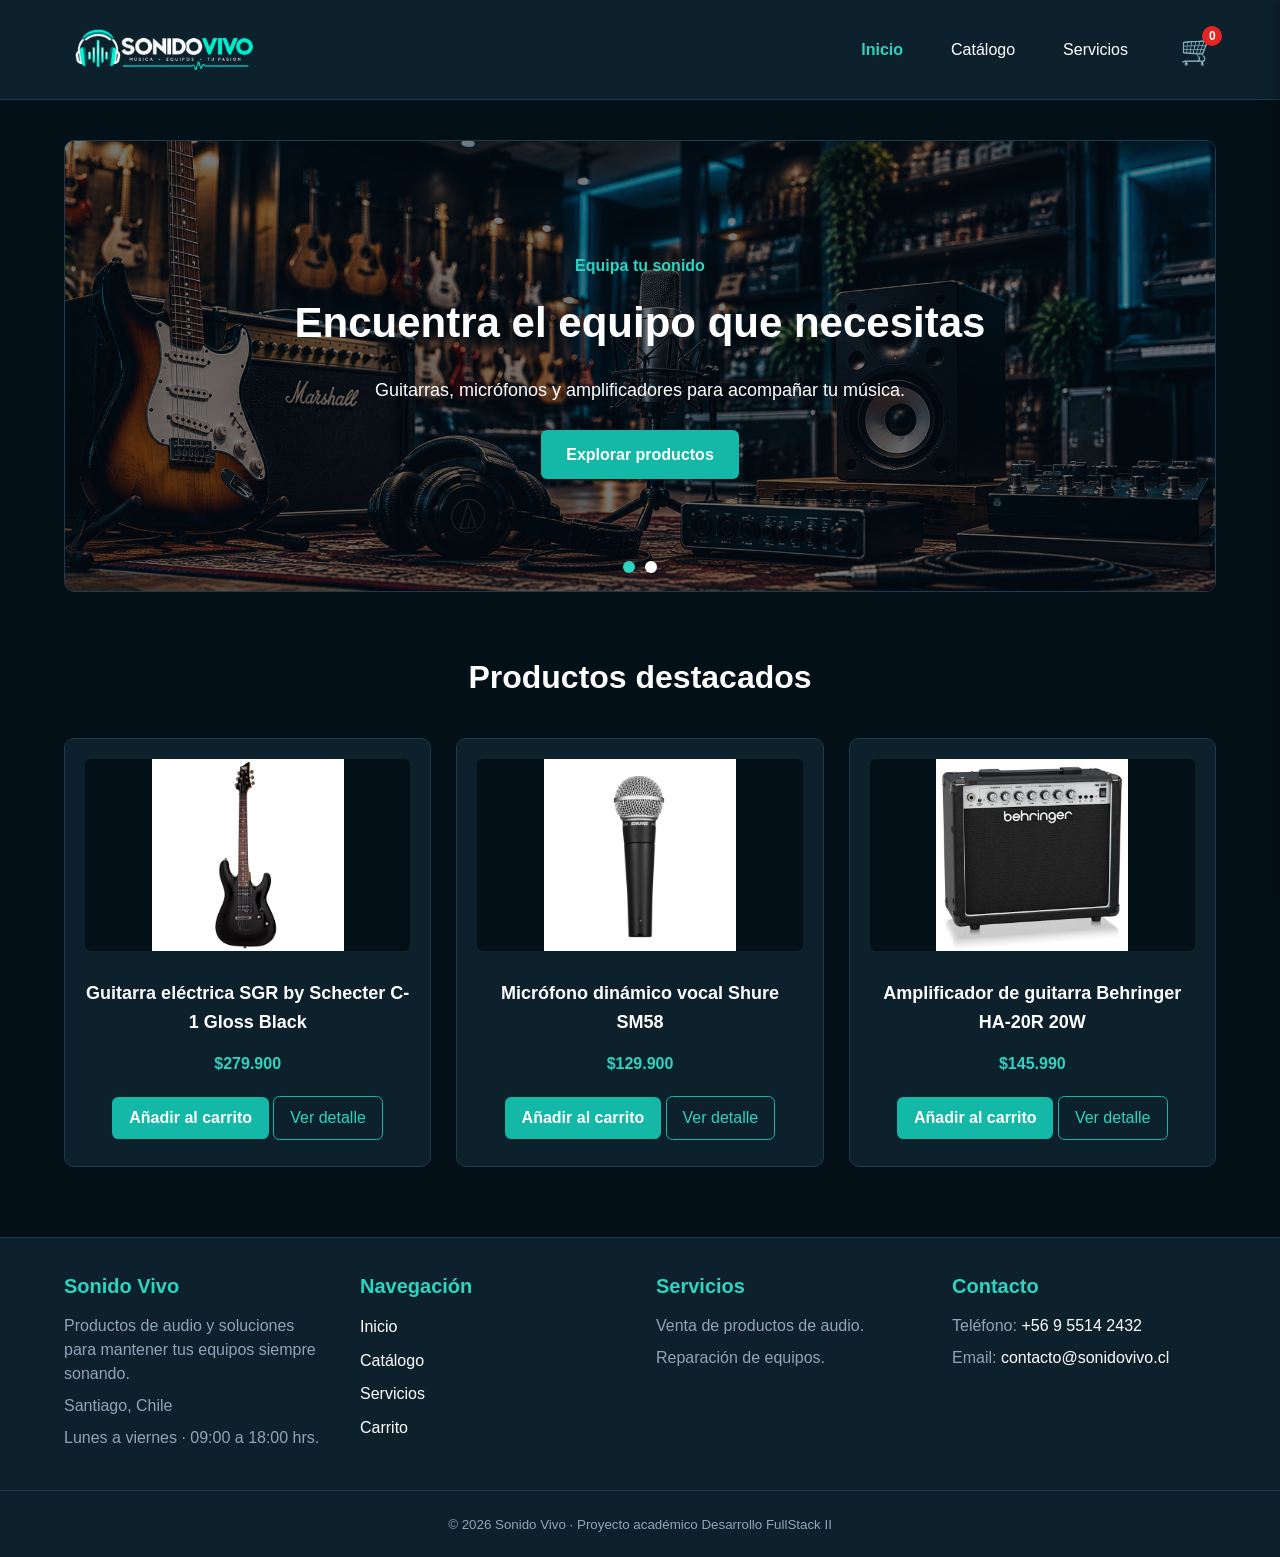
==== commit 935eb4e3: "Integra cambios de main y corrige estilos del sitio" ====
--- a/index.html
+++ b/index.html
@@ -55,9 +55,11 @@
         <div class="panel-carrito-contenido">
 
             <div id="lista-carrito"></div>
+            
             <p id="total-carrito-panel" class="total-carrito">
                 Total: $0
             </p>
+
             <div id="acciones-carrito">
 
                 <button id="vaciar-carrito" type="button">
@@ -127,6 +129,9 @@
                         alt="Guitarra eléctrica SGR by Schecter C-1 Gloss Black">
                     <h3>Guitarra eléctrica SGR by Schecter C-1 Gloss Black</h3>
                     <p>$279.900</p>
+                    <button type="button" class="boton-agregar" data-id="1">
+                    Añadir al carrito
+                    </button>
                     <a href="producto1.html">Ver detalle</a>
                 </article>
 
@@ -134,6 +139,9 @@
                     <img src="assets/img/microfono.jpg" alt="Micrófono dinámico vocal Shure SM58">
                     <h3>Micrófono dinámico vocal Shure SM58</h3>
                     <p>$129.900</p>
+                    <button type="button" class="boton-agregar" data-id="2">
+                        Añadir al carrito
+                    </button>
                     <a href="producto2.html">Ver detalle</a>
                 </article>
 
@@ -141,6 +149,9 @@
                     <img src="assets/img/amplificador-behringe.jpg" alt="Amplificador de guitarra Behringer HA-20R 20W">
                     <h3>Amplificador de guitarra Behringer HA-20R 20W</h3>
                     <p>$145.990</p>
+                    <button type="button" class="boton-agregar" data-id="3">
+                        Añadir al carrito
+                    </button>
                     <a href="producto3.html">Ver detalle</a>
                 </article>
 
--- a/assets/css/estilos.css
+++ b/assets/css/estilos.css
@@ -1,9 +1,16 @@
+
+/* =========================================================
+   1. CONFIGURACIÓN GENERAL
+   ========================================================= */
+
+/* Reinicio de estilos */
 * {
     margin: 0;
     padding: 0;
     box-sizing: border-box;
 }
 
+/* Estilos generales de la página */
 body {
     background-color: #041018;
     color: #ffffff;
@@ -11,6 +18,7 @@
     line-height: 1.6;
 }
 
+/* Enlaces */
 a {
     color: #2dd4bf;
     text-decoration: none;
@@ -79,6 +87,8 @@
     text-align: center;
 }
 
+
+
 .contenido-diapositiva h1,
 .contenido-diapositiva h2 {
     margin-bottom: 1.25rem;
@@ -125,12 +135,14 @@
     background-color: #2dd4bf;
 }
 
+/* Etiqueta */
 .etiqueta {
     color: #2dd4bf;
     font-weight: bold;
     margin-bottom: 10px;
 }
 
+/* Botón principal */
 .boton {
     display: inline-block;
     background-color: #14b8a6;
@@ -145,6 +157,12 @@
     color: #ffffff;
 }
 
+
+/* =========================================================
+   4. CATÁLOGO DE PRODUCTOS
+   ========================================================= */
+
+/* Título de productos */
 #titulo-productos {
     color: #ffffff;
     text-align: center;
@@ -152,16 +170,17 @@
     margin-bottom: 35px;
 }
 
+/* Grilla */
 .grilla-productos {
     width: 90%;
     max-width: 1200px;
     margin: 0 auto 70px;
-
     display: grid;
     grid-template-columns: repeat(3, 1fr);
     gap: 25px;
 }
 
+/* Tarjeta del producto */
 .tarjeta-producto {
     background-color: #0d212d;
     border: 1px solid #1e3a4c;
@@ -174,6 +193,7 @@
     border-color: #14b8a6;
 }
 
+/* Imagen del producto */
 .tarjeta-producto img {
     width: 100%;
     height: 12rem;
@@ -225,20 +245,28 @@
 
 .tarjeta-producto p {
     color: #2dd4bf;
-    font-size: 22px;
+    font-size: 1rem;
     font-weight: bold;
-    margin-bottom: 20px;
-}
-
-.tarjeta-producto a {
+    margin-bottom: 0.8rem;
+}
+
+.boton-agregar:hover {
+    background-color: #0d9488;
+}
+
+/* Botón Ver detalle */
+.tarjeta-producto > a {
     display: inline-block;
+    width: auto;
+    padding: 0.5rem 1rem;
+    margin: 0.4rem auto;
+    text-align: center;
     color: #2dd4bf;
     border: 1px solid #14b8a6;
-    padding: 8px 18px;
-    border-radius: 5px;
-}
-
-.tarjeta-producto a:hover {
+    border-radius: 0.4rem;
+}
+
+.tarjeta-producto > a:hover {
     background-color: #14b8a6;
     color: #ffffff;
 }
@@ -301,9 +329,7 @@
 
 
 /* =========================================================
-   SONIDO VIVO
-   RESPONSIVE MOBILE FIRST
-   SERVICIOS + HEADER + FOOTER
+   5. DETALLE DEL PRODUCTO
    ========================================================= */
 
 /* =========================================================
@@ -321,255 +347,189 @@
     border-bottom: 1px solid #1e3a4c;
 }
 
+/* Botón hamburguesa */
 .boton-menu {
     grid-column: 1;
     grid-row: 1;
-}
-
+    display: inline-flex;
+    align-items: center;
+    justify-content: center;
+    padding: 0.55rem 0.75rem;
+    color: #ffffff;
+    background-color: transparent;
+    border: 1px solid #2dd4bf;
+    border-radius: 0.4rem;
+    font: inherit;
+    font-size: 1.5rem;
+    cursor: pointer;
+}
+
+.boton-menu:hover {
+    background-color: #123343;
+}
+
+.boton-menu:focus-visible {
+    outline: 3px solid #2dd4bf;
+    outline-offset: 3px;
+}
+
+/* Marca / logo */
 .marca {
     grid-column: 2;
     grid-row: 1;
     justify-self: center;
-}
-
+    display: inline-flex;
+    align-items: center;
+    color: #ffffff;
+    font-size: 1.25rem;
+    font-weight: bold;
+    text-decoration: none;
+}
+
+.marca img {
+    width: 12.5rem;
+    height: auto;
+    display: block;
+}
+
+/* Navegación base móvil */
 .navegacion-principal {
     grid-column: 1 / -1;
     grid-row: 2;
-}
-
-
-/* Marca / logo */
-
-.marca img {
-
-    width: 12.5rem;
-    height: auto;
-    display: block;
-
-}
-
-.marca {
-    display: inline-flex;
-    align-items: center;
-    color: #ffffff;
-    font-size: 1.25rem;
-    font-weight: bold;
-    text-decoration: none;
-}
-
-
-
-/* =========================================================
-   BOTÓN HAMBURGUESA
-   ========================================================= */
-
-.boton-menu {
-    display: inline-flex;
-
-    align-items: center;
-    justify-content: center;
-
-    padding: 0.55rem 0.75rem;
-
-    color: #ffffff;
-
-    background-color: transparent;
-
-    border: 1px solid #2dd4bf;
-    border-radius: 0.4rem;
-
-    font: inherit;
-    font-size: 1.5rem;
-
-    cursor: pointer;
-}
-
-
-.boton-menu:hover {
-    background-color: #123343;
-}
-
-
-.boton-menu:focus-visible {
-    outline: 3px solid #2dd4bf;
-    outline-offset: 3px;
-}
-
-
-/* =========================================================
-   NAVEGACIÓN MÓVIL
-   ========================================================= */
-
-.navegacion-principal {
     display: none;
-
-    width: 100%;
-}
-
-
-/*
-   JavaScript agrega esta clase
-   cuando el usuario abre el menú.
-*/
+    width: 100%;
+}
 
 .navegacion-principal.menu-abierto {
     display: block;
 }
-
 
 .menu {
     display: flex;
     flex-direction: column;
-
     gap: 0.5rem;
-
-    width: 100%;
-
+    width: 100%;
     margin: 0;
     padding: 0.75rem 0 0;
-
     list-style: none;
 }
 
-
 .menu li {
     width: 100%;
 }
-
 
 .menu a {
     display: block;
-
-    width: 100%;
-
+    width: 100%;
     padding: 0.75rem;
-
-    color: #ffffff;
-
+    color: #ffffff;
     text-decoration: none;
-
     border-radius: 0.3rem;
 }
-
 
 .menu a:hover {
     color: #2dd4bf;
-
     background-color: #123343;
 }
-
 
 .menu a[aria-current="page"] {
     color: #2dd4bf;
-
     font-weight: bold;
 }
-
 
 .menu a:focus-visible {
     outline: 3px solid #2dd4bf;
     outline-offset: 2px;
 }
 
-
-
-/* =========================================================
-   2. SERVICIOS - BASE MÓVIL
-   ========================================================= */
-
+/* Figura */
+.producto-detalle figure {
+    width: 100%;
+    text-align: center;
+    margin: 2rem 0;
+}
+
+/* Imagen del producto */
+.producto-detalle figure img {
+    width: 100%;
+    height: 25rem;
+    object-fit: contain;
+    display: block;
+    margin: 0 auto;
+    border-radius: 0.6rem;
+}
+
+/* Descripción de la imagen */
+.producto-detalle figcaption {
+    margin-top: 0.6rem;
+}
+
+
+/* =========================================================
+   6. PÁGINA DE SERVICIOS
+   ========================================================= */
+
+/* Contenedor general */
 .pagina-servicios {
     width: 90%;
     max-width: 75rem;
-
     margin-inline: auto;
-
     padding-block: 2rem 4rem;
 }
 
-
-/* =========================================================
-   ENCABEZADO DE LA PÁGINA
-   ========================================================= */
-
+/* Encabezado */
 .encabezado-pagina {
     margin-bottom: 2rem;
 }
 
-
 .encabezado-pagina .etiqueta {
     margin-bottom: 0.5rem;
-
     color: #2dd4bf;
-
     font-size: 0.9rem;
     font-weight: bold;
-
     text-transform: uppercase;
     letter-spacing: 0.05rem;
 }
 
-
 .encabezado-pagina h1 {
     margin-bottom: 1rem;
-
     font-size: 2rem;
     line-height: 1.2;
 }
 
-
-.encabezado-pagina>p:last-child {
+.encabezado-pagina > p:last-child {
     max-width: 45rem;
-
     color: #94a3b8;
-
     line-height: 1.6;
 }
 
-
-
-/* =========================================================
-   INFORMACIÓN DEL SERVICIO
-   ========================================================= */
-
+/* Información del servicio */
 .informacion-servicio {
     margin-bottom: 2rem;
-
     padding: 1.25rem;
-
     background-color: #0d212d;
-
     border: 1px solid #1e3a4c;
     border-radius: 0.6rem;
 }
 
-
 .informacion-servicio h2 {
     margin-bottom: 1rem;
 }
 
-
 .informacion-servicio ol {
     padding-left: 1.3rem;
 }
 
-
 .informacion-servicio li {
     margin-bottom: 0.75rem;
-
     line-height: 1.5;
 }
 
-
-/* =========================================================
-   FORMULARIO DE SERVICIO
-   ========================================================= */
-
+/* Sección del formulario */
 .seccion-formulario {
     width: 100%;
     padding: 1.5rem;
-
     background-color: #0d212d;
-
     border: 1px solid #1e3a4c;
     border-radius: 0.8rem;
 }
@@ -580,7 +540,7 @@
     font-size: 1.5rem;
 }
 
-.seccion-formulario>p {
+.seccion-formulario > p {
     margin-bottom: 1.5rem;
     color: #94a3b8;
     line-height: 1.5;
@@ -588,45 +548,36 @@
 
 
 /* =========================================================
-   FORMULARIO
-   ========================================================= */
-
+   7. FORMULARIO DE SERVICIO
+   ========================================================= */
+
+/* Formulario */
 .formulario-servicio {
     display: grid;
     gap: 1.5rem;
     margin-top: 1rem;
 }
 
-
-/* =========================================================
-   FIELDSET
-   ========================================================= */
-
+/* Fieldset */
 .formulario-servicio fieldset {
     display: grid;
     grid-template-columns: 1fr;
     gap: 1rem;
-
     margin: 0;
     padding: 1.25rem;
-
     border: 1px solid #1e3a4c;
     border-radius: 0.6rem;
 }
 
+/* Título del fieldset */
 .formulario-servicio legend {
     padding: 0 0.5rem;
-
     color: #2dd4bf;
     font-size: 1.1rem;
     font-weight: bold;
 }
 
-
-/* =========================================================
-   CAMPOS
-   ========================================================= */
-
+/* Campo */
 .campo-formulario {
     display: flex;
     flex-direction: column;
@@ -638,32 +589,26 @@
     font-weight: 600;
 }
 
+/* Inputs, select y textarea */
 .formulario-servicio input,
 .formulario-servicio select,
 .formulario-servicio textarea {
     width: 100%;
-
     padding: 0.75rem 0.9rem;
-
     color: #041018;
     background-color: #ffffff;
-
     border: 2px solid transparent;
     border-radius: 0.4rem;
-
     font: inherit;
 }
 
+/* Textarea */
 .formulario-servicio textarea {
     min-height: 9rem;
     resize: vertical;
 }
 
-
-/* =========================================================
-   FOCUS
-   ========================================================= */
-
+/* Focus */
 .formulario-servicio input:focus,
 .formulario-servicio select:focus,
 .formulario-servicio textarea:focus {
@@ -672,16 +617,10 @@
     box-shadow: 0 0 0 2px rgba(45, 212, 191, 0.2);
 }
 
-
-/* =========================================================
-   ERRORES
-   ========================================================= */
-
+/* Mensaje de error */
 .mensaje-error {
     display: block;
-
     min-height: 1.2rem;
-
     color: #fca5a5;
     font-size: 0.85rem;
 }
@@ -690,17 +629,11 @@
     border-color: #f87171 !important;
 }
 
-
-/* =========================================================
-   CHECKBOX
-   ========================================================= */
-
+/* Checkbox */
 .aceptacion {
     display: flex;
     align-items: flex-start;
-
     gap: 0.6rem;
-
     color: #ffffff;
     line-height: 1.5;
 }
@@ -711,27 +644,17 @@
     accent-color: #14b8a6;
 }
 
-
-/* =========================================================
-   BOTÓN
-   ========================================================= */
-
+/* Botón enviar */
 .formulario-servicio button[type="submit"] {
     width: 100%;
-
     padding: 0.85rem 1.25rem;
-
     color: #ffffff;
     background-color: #14b8a6;
-
     border: none;
     border-radius: 0.4rem;
-
     font: inherit;
     font-weight: bold;
-
     cursor: pointer;
-
     transition: background-color 0.2s ease,
         transform 0.2s ease;
 }
@@ -746,16 +669,10 @@
     outline-offset: 3px;
 }
 
-
-/* =========================================================
-   MENSAJE GENERAL
-   ========================================================= */
-
+/* Mensaje general */
 #mensaje-formulario {
     min-height: 1.5rem;
-
     color: #2dd4bf;
-
     font-weight: 600;
 }
 
@@ -851,79 +768,69 @@
 
 .pie-sitio {
     width: 100%;
-
     background-color: #0d212d;
-
     border-top: 1px solid #1e3a4c;
 }
 
-
+/* Contenido */
 .footer-contenido {
     display: grid;
-
     grid-template-columns: 1fr;
-
     gap: 1.75rem;
-
     width: 90%;
     max-width: 75rem;
-
     margin-inline: auto;
-
     padding-block: 2rem;
-
     text-align: left;
 }
-
 
 .footer-contenido h2,
 .footer-contenido h3 {
     margin-bottom: 0.75rem;
 }
 
-
 .footer-contenido p {
     line-height: 1.5;
 }
-
 
 .footer-contenido ul {
     margin: 0;
     padding: 0;
-
     list-style: none;
 }
-
 
 .footer-contenido li {
     margin-bottom: 0.5rem;
 }
 
-
 .footer-contenido a {
     color: #ffffff;
-
     text-decoration: none;
 }
-
 
 .footer-contenido a:hover {
     color: #2dd4bf;
 }
 
-
 .footer-contenido a[aria-current="page"] {
     color: #2dd4bf;
-
     font-weight: bold;
 }
 
-
-
-/* =========================================================
-   TABLET
-   DESDE 768 PX
-   48rem × 16px = 768px
+/* Pie inferior */
+.footer-inferior {
+    border-top: 1px solid #1e3a4c;
+    text-align: center;
+    padding: 20px;
+}
+
+.footer-inferior small {
+    color: #94a3b8;
+}
+
+
+/* =========================================================
+   9. VIDEO DE SERVICIOS
    ========================================================= */
 
 @media (min-width: 768px) {
@@ -1042,11 +949,12 @@
 }
 
 /* =========================================================
-   CARRITO
+   10. CARRITO - PÁGINA COMPLETA
    ========================================================= */
 
 /* Página completa del carrito */
 
+/* Página completa */
 .pagina-carrito {
     width: 90%;
     max-width: 75rem;
@@ -1058,6 +966,7 @@
     gap: 2rem;
 }
 
+/* Productos */
 .carrito-compras {
     width: 100%;
 
@@ -1302,93 +1211,70 @@
 }
 
 /* =========================================================
-   PANEL LATERAL DEL CARRITO
-   ========================================================= */
-
+   11. PANEL LATERAL DEL CARRITO
+   ========================================================= */
+
+/* Panel */
 .panel-carrito {
     position: fixed;
     top: 0;
     right: -25rem;
-
     width: 25rem;
     max-width: 90%;
     height: 100vh;
 
     background: #163747;
     color: #ffffff;
-
     box-shadow: -4px 0 12px rgba(0, 0, 0, 0.25);
-
     z-index: 1000;
-
     transition: right 0.3s ease;
-
     overflow-y: auto;
 }
 
+/* Panel abierto */
 .panel-carrito.abierto {
     right: 0;
 }
 
-
 /* Encabezado */
-
 .panel-carrito-encabezado {
     display: flex;
     align-items: center;
     justify-content: space-between;
-
     padding: 1.25rem;
-
     background-color: #0d212d;
-
     border-bottom: 1px solid #d1d5db;
 }
 
 .panel-carrito-encabezado h2 {
     margin: 0;
-
-    color: #ffffff;
-}
-
+    color: #ffffff;
+}
 
 /* Botón cerrar */
-
 #cerrar-carrito {
     padding: 0.5rem;
-
     background-color: transparent;
     color: #ffffff;
-
     border: 0;
-
     font-size: 1.5rem;
-
     cursor: pointer;
 }
 
-
 /* Contenido */
-
 .panel-carrito-contenido {
     padding: 1.25rem;
 }
 
-
-/* Producto */
-
+/* Producto dentro del panel */
 .panel-carrito .tarjeta-carrito {
     display: grid;
     grid-template-columns: 5rem 1fr;
-
     gap: 0.5rem 1rem;
     align-items: center;
-
     padding: 1rem;
     margin-bottom: 1rem;
-
     background-color: #1f4b5f;
-
     border: 1px solid #2f667d;
     border-radius: 0.75rem;
 }
@@ -1415,16 +1301,12 @@
 .panel-carrito .imagen-carrito {
     grid-column: 1;
     grid-row: 1 / 3;
-
     width: 5rem;
     height: 5rem;
-
     object-fit: contain;
 }
 
-
 /* Nombre y precio */
-
 .panel-carrito .tarjeta-carrito p {
     grid-column: 2;
     margin: 0;
@@ -1437,9 +1319,7 @@
     text-align: left;
 }
 
-
 /* Total */
-
 .panel-carrito .total-carrito {
     margin-top: 1.5rem;
     padding-top: 1rem;
@@ -1449,7 +1329,6 @@
 
     font-size: 1.25rem;
     font-weight: 700;
-
     text-align: center;
 }
 
@@ -1457,25 +1336,18 @@
 
 .panel-carrito .mensaje-carrito-vacio {
     position: absolute;
-
     top: 50%;
     left: 50%;
-
     transform: translate(-50%, -50%);
-
     width: 100%;
     margin: 0;
-
-    color: #ffffff;
-
+    color: #ffffff;
     font-size: 1.3rem;
     font-weight: 700;
-
     text-align: center;
 }
 
-/* Acciones del carrito */
-
+/* Acciones */
 #acciones-carrito {
     display: flex;
     gap: 1rem;
@@ -1490,47 +1362,41 @@
     white-space: nowrap;
 }
 
-/* =========================================================
-   ICONO Y CONTADOR DEL CARRITO
-   ========================================================= */
-
+
+/* =========================================================
+   12. ICONO Y CONTADOR DEL CARRITO
+   ========================================================= */
+
+/* Botón del carrito */
 .acceso-carrito {
     position: relative;
-
     display: flex;
     align-items: center;
     justify-content: center;
-
     background-color: transparent;
     border: 0;
-
     cursor: pointer;
 }
 
+/* Icono */
 .icono-carrito {
     font-size: 1.8rem;
 }
 
+/* Contador */
 .cantidad-carrito {
     position: absolute;
-
     top: -0.4rem;
     right: -0.4rem;
-
     display: flex;
     align-items: center;
     justify-content: center;
-
     min-width: 1.25rem;
     height: 1.25rem;
-
     padding: 0 0.25rem;
-
     background-color: #e52424;
     color: #ffffff;
-
     border-radius: 50%;
-
     font-size: 0.75rem;
     font-weight: 700;
 }
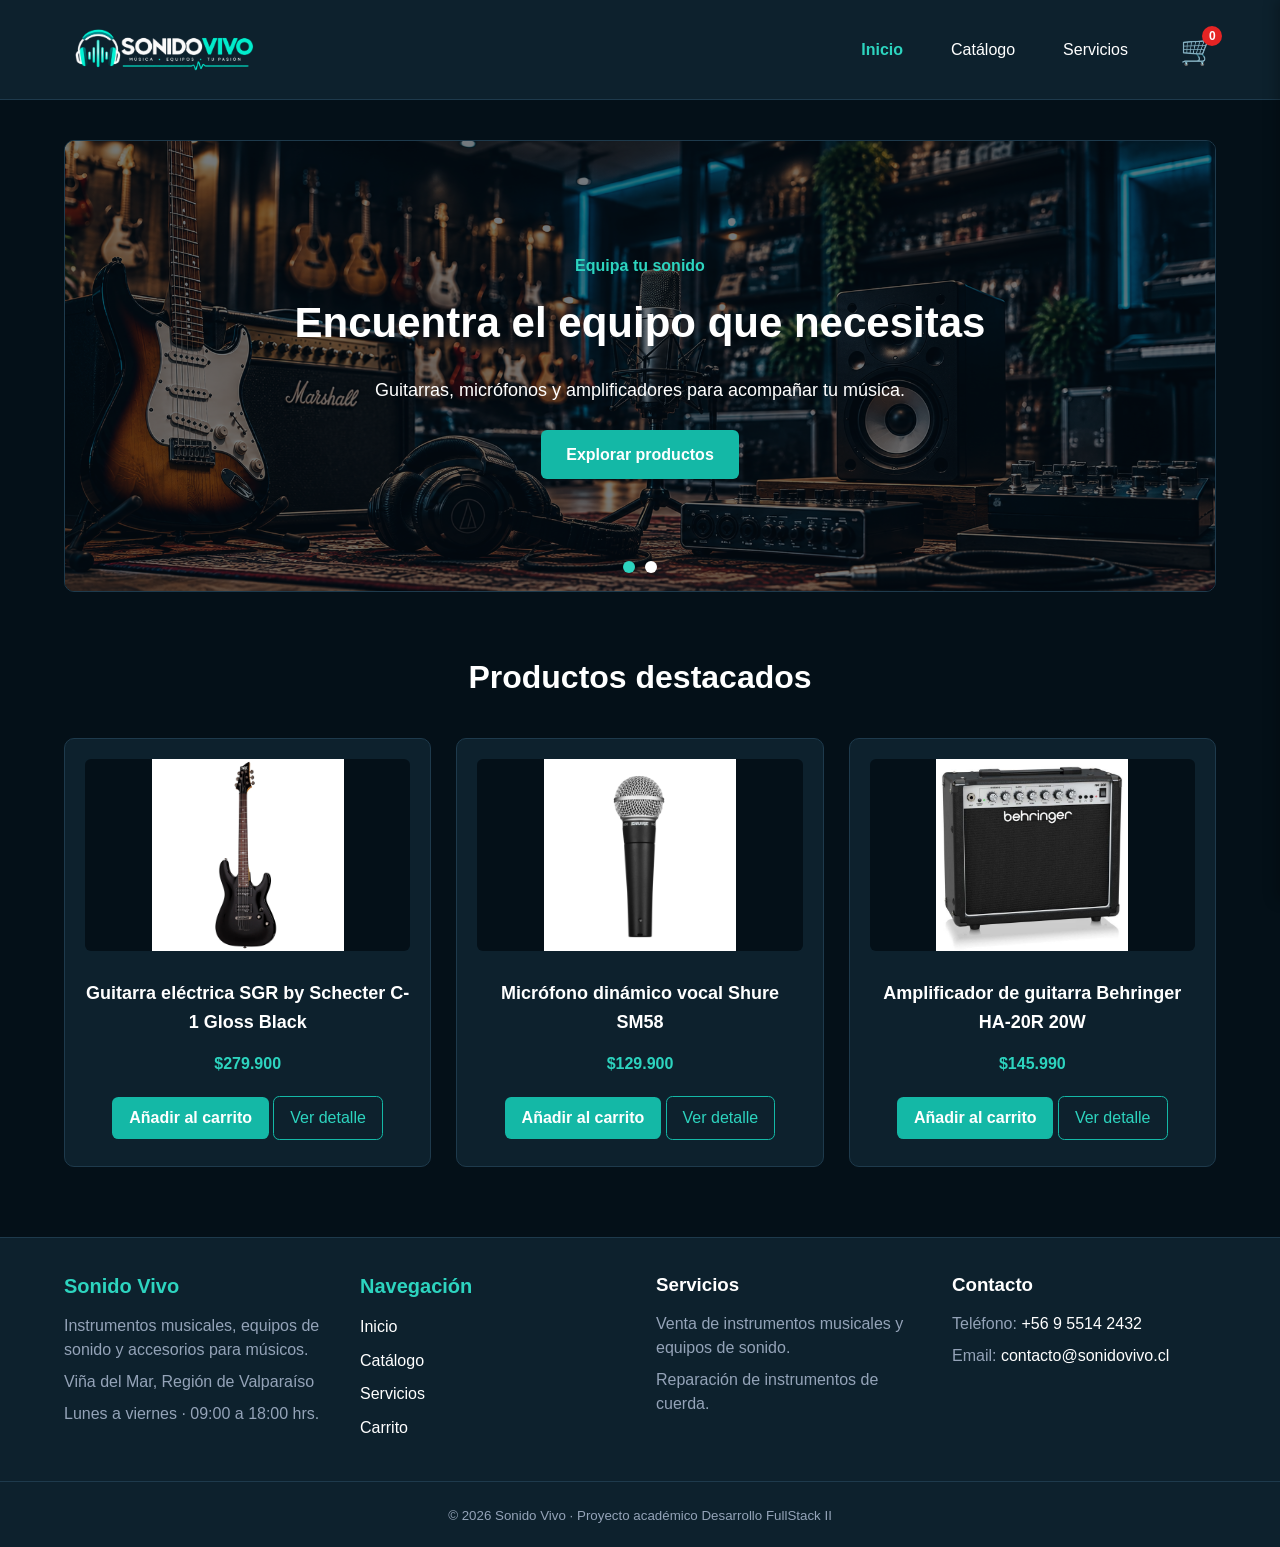
==== commit a7846e28: "fix: homologar informacion del negocio Sonido Vivo" ====
--- a/index.html
+++ b/index.html
@@ -4,7 +4,7 @@
 <head>
     <meta charset="UTF-8">
     <meta name="viewport" content="width=device-width, initial-scale=1.0">
-    <meta name="description" content="Tienda de productos de audio y servicios de reparación">
+    <meta name="description" content="Tienda de Instrumentos musicales, equipos de sonido y accesorios. Servicio técnico y reparación de instrumentos.">
     <title>Inicio | Sonido Vivo</title>
     <link rel="stylesheet" href="assets/css/estilos.css">
 </head>
@@ -167,10 +167,10 @@
                 <h2>Sonido Vivo</h2>
 
                 <p>
-                    Productos de audio y soluciones para mantener tus equipos siempre sonando.
+                    Instrumentos musicales, equipos de sonido y accesorios para músicos.
                 </p>
 
-                <p>Santiago, Chile</p>
+                <p>Viña del Mar, Región de Valparaíso</p>
 
                 <p>Lunes a viernes · 09:00 a 18:00 hrs.</p>
             </section>
@@ -187,14 +187,20 @@
             </section>
 
             <section class="footer-columna">
-                <h2>Servicios</h2>
-
-                <p>Venta de productos de audio.</p>
-                <p>Reparación de equipos.</p>
-            </section>
-
-            <section class="footer-columna">
-                <h2>Contacto</h2>
+                <h3>Servicios</h3>
+
+                <p>
+                    Venta de instrumentos musicales y equipos de sonido.
+                </p>
+
+                <p>
+                    Reparación de instrumentos de cuerda.
+                </p>
+
+            </section>
+
+            <section class="footer-columna">
+                <h3>Contacto</h3>
 
                 <address>
                     <p>
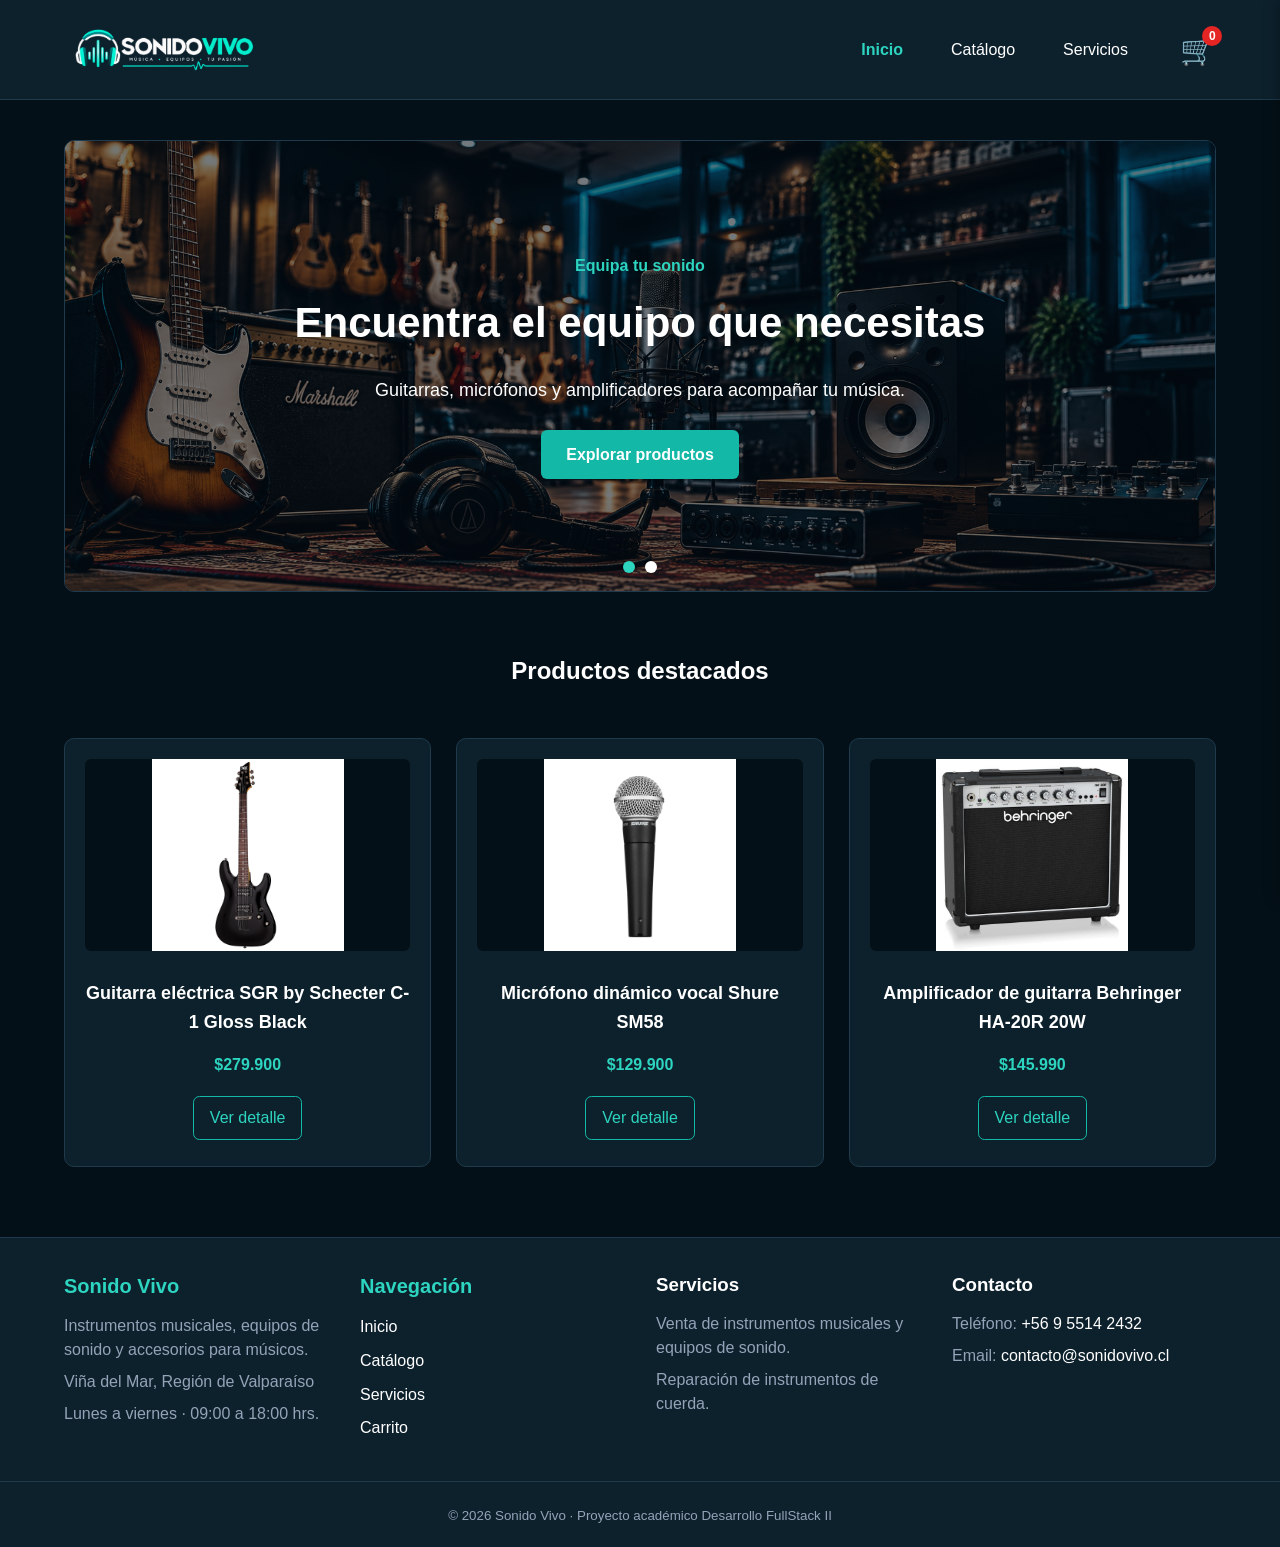
==== commit 8f6091b6: "Elimina ver carrito del inicio y mejora responsive CSS" ====
--- a/index.html
+++ b/index.html
@@ -129,9 +129,6 @@
                         alt="Guitarra eléctrica SGR by Schecter C-1 Gloss Black">
                     <h3>Guitarra eléctrica SGR by Schecter C-1 Gloss Black</h3>
                     <p>$279.900</p>
-                    <button type="button" class="boton-agregar" data-id="1">
-                    Añadir al carrito
-                    </button>
                     <a href="producto1.html">Ver detalle</a>
                 </article>
 
@@ -139,9 +136,7 @@
                     <img src="assets/img/microfono.jpg" alt="Micrófono dinámico vocal Shure SM58">
                     <h3>Micrófono dinámico vocal Shure SM58</h3>
                     <p>$129.900</p>
-                    <button type="button" class="boton-agregar" data-id="2">
-                        Añadir al carrito
-                    </button>
+
                     <a href="producto2.html">Ver detalle</a>
                 </article>
 
@@ -149,9 +144,7 @@
                     <img src="assets/img/amplificador-behringe.jpg" alt="Amplificador de guitarra Behringer HA-20R 20W">
                     <h3>Amplificador de guitarra Behringer HA-20R 20W</h3>
                     <p>$145.990</p>
-                    <button type="button" class="boton-agregar" data-id="3">
-                        Añadir al carrito
-                    </button>
+
                     <a href="producto3.html">Ver detalle</a>
                 </article>
 
--- a/assets/css/estilos.css
+++ b/assets/css/estilos.css
@@ -166,8 +166,15 @@
 #titulo-productos {
     color: #ffffff;
     text-align: center;
-    font-size: 32px;
-    margin-bottom: 35px;
+    margin-top: 2rem;
+    margin-bottom: 3rem;
+}
+
+#titulo-catalogo {
+    color: #ffffff;
+    text-align: center;
+    font-size: 2rem;
+    margin-bottom: 2.1rem;
 }
 
 /* Grilla */
@@ -442,6 +449,7 @@
     outline-offset: 2px;
 }
 
+
 /* Figura */
 .producto-detalle figure {
     width: 100%;
@@ -464,7 +472,39 @@
     margin-top: 0.6rem;
 }
 
-
+/* Espaciado del contenido del detalle del producto */
+.producto-detalle h1 {
+    margin-bottom: 1.5rem;
+    line-height: 1.3;
+}
+
+.producto-detalle h2 {
+    margin-top: 2rem;
+    margin-bottom: 1rem;
+    line-height: 1.3;
+}
+
+.producto-detalle h3 {
+    margin-top: 1.5rem;
+    margin-bottom: 0.8rem;
+    line-height: 1.3;
+}
+
+.producto-detalle p {
+    margin-bottom: 1.2rem;
+    line-height: 1.8;
+}
+
+.producto-detalle ul {
+    margin-top: 0.8rem;
+    margin-bottom: 1.5rem;
+    padding-left: 1.5rem;
+}
+
+.producto-detalle li {
+    margin-bottom: 0.6rem;
+    line-height: 1.7;
+}
 /* =========================================================
    6. PÁGINA DE SERVICIOS
    ========================================================= */
@@ -485,7 +525,7 @@
 .encabezado-pagina .etiqueta {
     margin-bottom: 0.5rem;
     color: #2dd4bf;
-    font-size: 0.9rem;
+    font-size: 1.6rem;
     font-weight: bold;
     text-transform: uppercase;
     letter-spacing: 0.05rem;
@@ -1490,6 +1530,22 @@
 }
 
 /* =========================================================
+   CATÁLOGO RESPONSIVE - CELULAR
+   ========================================================= */
+
+@media (max-width: 767px) {
+    .grilla-productos {
+        grid-template-columns: 1fr;
+        width: 92%;
+        gap: 25px;
+    }
+
+    .tarjeta-producto {
+        width: 100%;
+    }
+}
+
+/* =========================================================
    CARRUSEL RESPONSIVE - CELULAR
    ========================================================= */
 
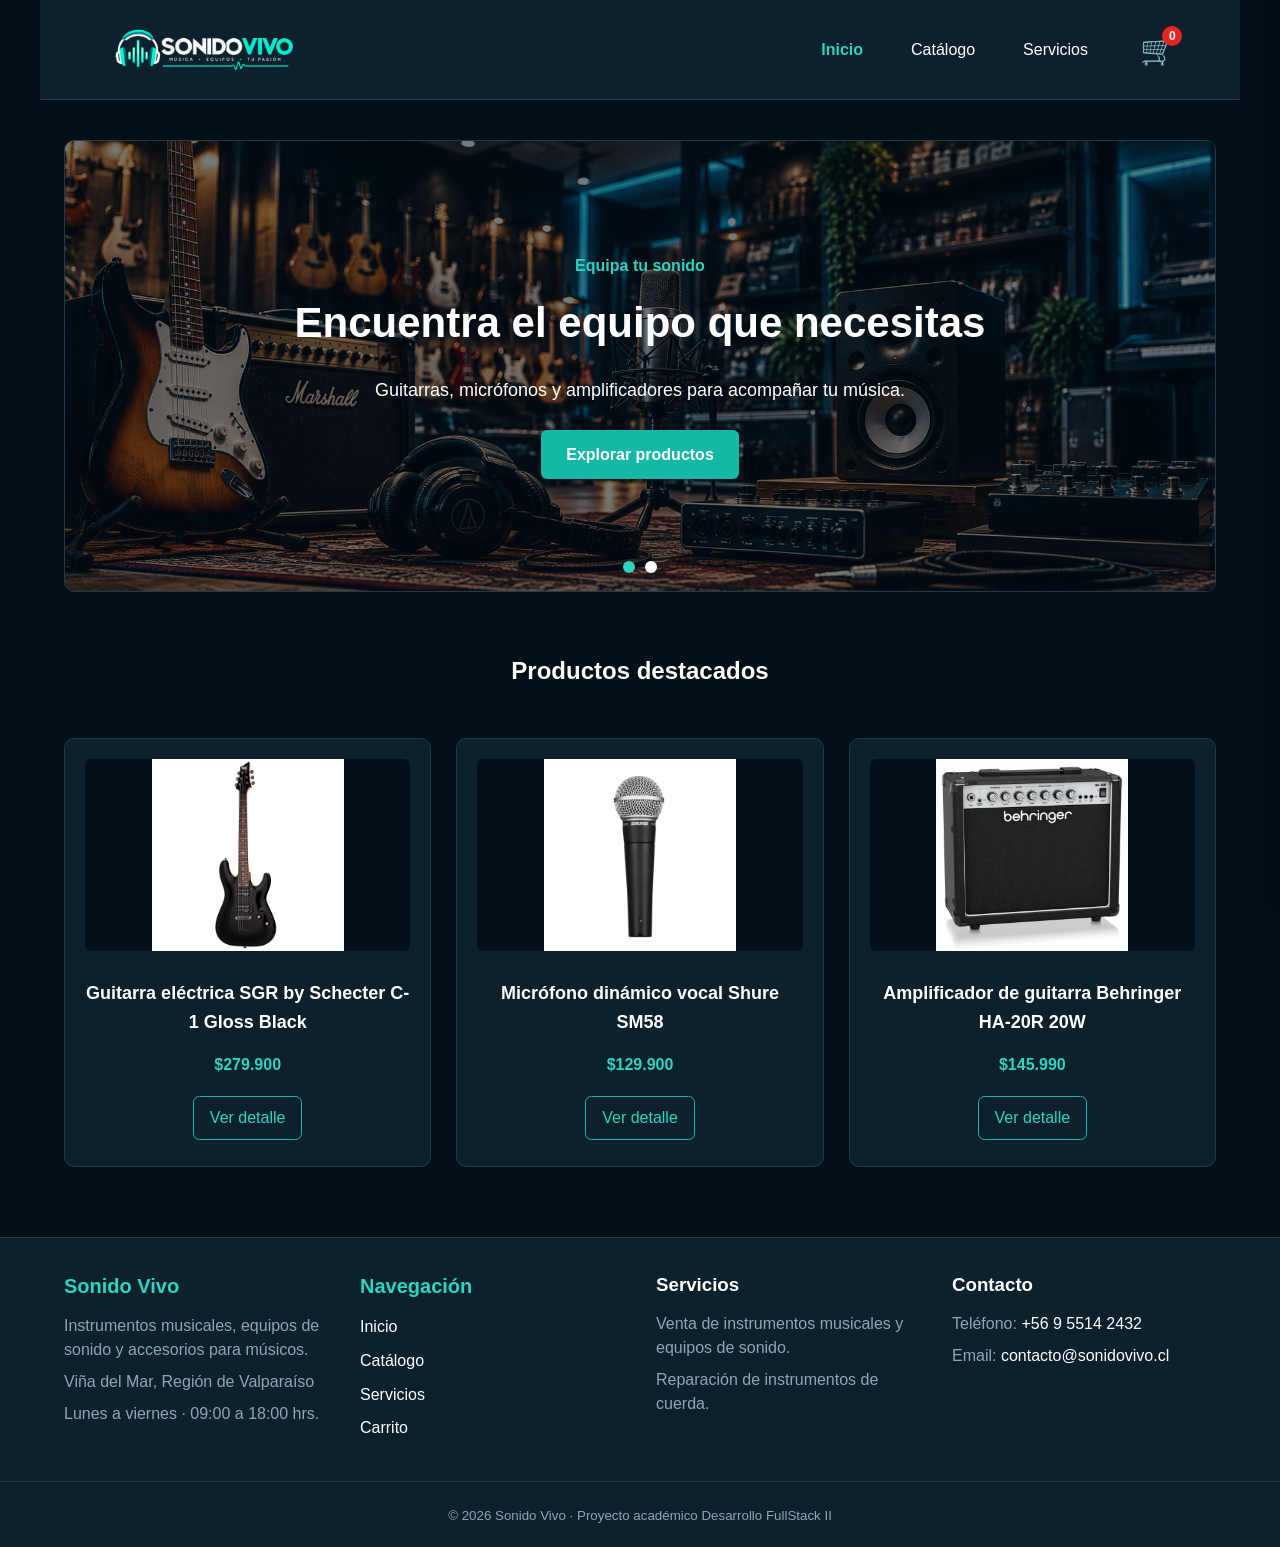
==== commit d8c924f3: "agregar login, perfil vendedor y stock dinamico" ====
--- a/index.html
+++ b/index.html
@@ -136,7 +136,7 @@
                     <img src="assets/img/microfono.jpg" alt="Micrófono dinámico vocal Shure SM58">
                     <h3>Micrófono dinámico vocal Shure SM58</h3>
                     <p>$129.900</p>
-
+                                 
                     <a href="producto2.html">Ver detalle</a>
                 </article>
 
--- a/assets/css/estilos.css
+++ b/assets/css/estilos.css
@@ -1585,10 +1585,7 @@
     }
 }
 
-/* =========================================================
-   CARRUSEL RESPONSIVE - TABLET
-   768 PX
-   ========================================================= */
+/* CARRUSEL RESPONSIVE - TABLET 768 PX  */
 
 @media (min-width: 768px) {
 
@@ -1617,10 +1614,8 @@
 
 }
 
-/* =========================================================
-   CARRUSEL RESPONSIVE - ESCRITORIO
-   1280 PX
-   ========================================================= */
+/* CARRUSEL RESPONSIVE - ESCRITORIO
+   1280 PX */
 
 @media (min-width: 1280px) {
 
@@ -1646,4 +1641,785 @@
     .contenido-diapositiva>p:not(.etiqueta) {
         font-size: 18px;
     }
+}
+
+/* =========================================================
+   PANEL DEL VENDEDOR
+   ========================================================= */
+
+.panel-vendedor {
+    width: 90%;
+    max-width: 1200px;
+    margin: 40px auto;
+    display: grid;
+    grid-template-columns: repeat(2, 1fr);
+    gap: 25px;
+}
+
+.tarjeta-resumen {
+    padding: 25px;
+    border-radius: 12px;
+    text-align: center;
+    background: #ffffff;
+    box-shadow: 0 4px 15px rgba(0, 0, 0, 0.10);
+}
+
+.tarjeta-resumen h3 {
+    margin: 0 0 12px;
+    font-size: 1.1rem;
+}
+
+.tarjeta-resumen p {
+    margin: 0;
+    font-size: 2rem;
+    font-weight: bold;
+}
+
+
+/* =========================================================
+   ACCIONES DEL VENDEDOR
+   ========================================================= */
+
+.acciones-vendedor {
+    width: 90%;
+    max-width: 1200px;
+    margin: 30px auto;
+}
+
+.acciones-vendedor a,
+.acciones-vendedor .btn {
+    display: inline-block;
+    padding: 12px 22px;
+    border-radius: 8px;
+    text-decoration: none;
+    font-weight: bold;
+}
+
+.acciones-vendedor h2 {
+    margin-bottom: 20px;
+}
+
+
+/* =========================================================
+   LISTA DE PRODUCTOS
+   ========================================================= */
+
+#listaProductos {
+    width: 90%;
+    max-width: 1200px;
+    margin: 25px auto 50px;
+    display: grid;
+    grid-template-columns: repeat(2, 1fr);
+    gap: 25px;
+}
+
+.producto-vendedor {
+    width: 100%;
+    padding: 22px;
+    margin: 15px 0;
+    background: #ffffff;
+    border-radius: 12px;
+    box-shadow: 0 4px 15px rgba(0, 0, 0, 0.10);
+    box-sizing: border-box;
+}
+
+.producto-vendedor h3 {
+    margin: 0 0 15px;
+    font-size: 1.2rem;
+}
+
+.producto-vendedor p {
+    margin: 8px 0;
+    line-height: 1.5;
+}
+
+.producto-vendedor img {
+    width: 100%;
+    height: 220px;
+    object-fit: contain;
+    border-radius: 8px;
+    margin-bottom: 15px;
+}
+
+.producto-vendedor button {
+    margin-top: 15px;
+    margin-right: 8px;
+    padding: 10px 18px;
+    border: none;
+    border-radius: 7px;
+    cursor: pointer;
+    font-weight: bold;
+}
+
+.stock-alerta {
+    padding: 8px;
+    border-radius: 6px;
+    font-weight: bold;
+}
+
+
+/* =========================================================
+   ENCABEZADO DEL VENDEDOR
+   ========================================================= */
+
+.encabezado-pagina {
+    width: 90%;
+    max-width: 1200px;
+    margin: 45px auto 25px;
+    box-sizing: border-box;
+}
+
+
+/* =========================================================
+   BOTÓN CERRAR SESIÓN
+   ========================================================= */
+
+header nav button {
+    padding: 10px 18px;
+    border: none;
+    border-radius: 7px;
+    cursor: pointer;
+    font-weight: bold;
+}
+
+
+/* =========================================================
+   FORMULARIO
+   ========================================================= */
+
+.contenedor-formulario {
+    width: 90%;
+    max-width: 700px;
+    margin: 50px auto;
+}
+
+.contenedor-formulario form {
+    display: flex;
+    flex-direction: column;
+    gap: 10px;
+}
+
+.contenedor-formulario input,
+.contenedor-formulario textarea,
+.contenedor-formulario select {
+    width: 100%;
+    padding: 12px;
+    box-sizing: border-box;
+    border-radius: 7px;
+}
+
+.contenedor-formulario button {
+    padding: 12px;
+    border: none;
+    border-radius: 7px;
+    cursor: pointer;
+    font-weight: bold;
+}
+
+.contenedor-formulario a {
+    display: block;
+    margin-top: 10px;
+    text-align: center;
+}
+
+
+/* =========================================================
+   SECCIÓN DEL FORMULARIO / LOGIN
+   ========================================================= */
+
+.seccion-formulario {
+    width: 90%;
+    max-width: 500px;
+    margin: 50px auto;
+}
+
+.seccion-formulario form {
+    width: 100%;
+    max-width: 450px;
+    margin: 0 auto;
+}
+
+.campo-formulario {
+    width: 100%;
+    margin-bottom: 20px;
+}
+
+.campo-formulario input,
+.campo-formulario select {
+    width: 100%;
+    max-width: 450px;
+    padding: 12px 14px;
+    box-sizing: border-box;
+    border-radius: 8px;
+}
+
+.campo-formulario label {
+    display: block;
+    margin-bottom: 7px;
+}
+
+
+/* =========================================================
+   RESUMEN DEL STOCK
+   ========================================================= */
+
+
+.stock-producto {
+    display: block;
+    width: fit-content;
+    margin: 12px 0 14px;
+    padding: 0.50rem 0;
+    color: #ffffff;
+    background-color: #041018;
+    border: 0;
+    border-radius: 0.4rem;
+    font: inherit;
+    font-size: 1rem;
+    font-weight: bold;
+    text-align: left;
+}
+   
+.resumen-stock {
+    width: 90%;
+    max-width: 1200px;
+    margin: 30px auto;
+    display: grid;
+    grid-template-columns: repeat(2, 1fr);
+    gap: 25px;
+    box-sizing: border-box;
+}
+
+.card-resumen {
+    width: 100%;
+    padding: 25px;
+    background: #248b7c;
+    border-radius: 12px;
+    text-align: center;
+    box-shadow: 0 4px 15px rgba(0, 0, 0, 0.10);
+    box-sizing: border-box;
+}
+
+.card-resumen h3 {
+    margin: 0 0 10px;
+}
+
+.card-resumen p {
+    margin: 0;
+    font-size: 2rem;
+    font-weight: bold;
+}
+
+
+/* =========================================================
+   TABLA DE PRODUCTOS
+   ========================================================= */
+
+.tabla-productos {
+    width: 90%;
+    max-width: 1200px;
+    margin: 40px auto 60px;
+    box-sizing: border-box;
+}
+
+.tabla-productos h2 {
+    margin-bottom: 20px;
+}
+
+.tabla-responsive {
+    width: 100%;
+    overflow-x: auto;
+    background: #ffffff;
+    border-radius: 12px;
+    box-shadow: 0 4px 15px rgba(0, 0, 0, 0.10);
+    box-sizing: border-box;
+}
+
+.tabla-productos table {
+    width: 100%;
+    border-collapse: collapse;
+    min-width: 700px;
+}
+
+.tabla-productos th,
+.tabla-productos td {
+    padding: 16px;
+    text-align: left;
+}
+
+.tabla-productos th {
+    font-weight: bold;
+}
+
+.tabla-productos td {
+    border-top: 1px solid #e5e7eb;
+    vertical-align: middle;
+}
+
+.tabla-productos tbody {
+    color: #111111;
+}
+
+.tabla-productos tbody tr {
+    width: 100%;
+    transition: background 0.2s ease;
+}
+
+.tabla-productos tbody tr:hover {
+    background: #f8fafc;
+}
+
+.tabla-productos tbody td {
+    background: #ffffff;
+    color: #111111;
+}
+
+.tabla-productos td strong {
+    display: block;
+    margin-bottom: 5px;
+    color: #111111;
+}
+
+.tabla-productos td small {
+    font-size: 0.85rem;
+    color: #555555;
+}
+
+.tabla-productos button {
+    padding: 8px 14px;
+    margin-right: 6px;
+    border: none;
+    border-radius: 6px;
+    cursor: pointer;
+    font-weight: bold;
+}
+
+
+/* =========================================================
+   DATOS DE LA TABLA
+   ========================================================= */
+
+.etiqueta-dato {
+    display: block;
+    font-weight: bold;
+}
+
+.valor-dato {
+    display: block;
+    font-weight: normal;
+    text-align: right;
+}
+
+
+/* =========================================================
+   CUERPO Y MAIN
+   ========================================================= */
+
+body {
+    width: 100%;
+    margin: 0;
+}
+
+main {
+    width: 100%;
+    max-width: none;
+    margin: 0;
+}
+
+.cabecera-sitio {
+    width: 100%;
+    max-width: 1200px;
+    margin: 0 auto;
+    box-sizing: border-box;
+}
+
+/* =========================================================
+   TABLET / NOTEBOOK
+   ========================================================= */
+
+@media (min-width: 768px) and (max-width: 1200px) {
+
+    .encabezado-pagina,
+    .acciones-vendedor,
+    .resumen-stock,
+    .tabla-productos,
+    #listaProductos,
+    .panel-vendedor {
+        width: 92%;
+    }
+
+    .panel-vendedor {
+        grid-template-columns: repeat(2, 1fr);
+        gap: 20px;
+    }
+
+    #listaProductos {
+        grid-template-columns: repeat(2, 1fr);
+        gap: 20px;
+    }
+
+    .resumen-stock {
+        grid-template-columns: repeat(2, 1fr);
+        gap: 20px;
+    }
+
+    .card-resumen {
+        padding: 20px;
+    }
+
+
+    /* =====================================================
+       TABLA RESPONSIVE
+       ===================================================== */
+
+    .tabla-responsive {
+        width: 100%;
+        overflow: visible;
+        background: transparent;
+        box-shadow: none;
+    }
+
+    .tabla-productos table {
+        width: 100%;
+        min-width: 0;
+        border-collapse: separate;
+        border-spacing: 0;
+    }
+
+    .tabla-productos thead {
+        display: none;
+    }
+
+    .tabla-productos tbody {
+        display: block;
+        width: 100%;
+    }
+
+    .tabla-productos tbody tr {
+        display: block;
+        width: 100%;
+        margin-bottom: 20px;
+        padding: 18px;
+        background: #ffffff;
+        border-radius: 12px;
+        box-shadow: 0 4px 15px rgba(0, 0, 0, 0.10);
+        box-sizing: border-box;
+    }
+
+    .tabla-productos tbody td {
+        display: flex;
+        width: 100%;
+        justify-content: space-between;
+        align-items: center;
+        gap: 15px;
+        padding: 10px 0;
+        border: none;
+        background: transparent;
+        color: #111111;
+        font-size: 0.9rem;
+        box-sizing: border-box;
+    }
+
+    .tabla-productos tbody td.producto-nombre {
+        display: block;
+        padding-bottom: 14px;
+        margin-bottom: 5px;
+        border-bottom: 1px solid #e5e7eb;
+    }
+
+    .tabla-productos tbody td.producto-nombre strong {
+        display: block;
+        margin-bottom: 6px;
+        color: #111111;
+        font-size: 1rem;
+    }
+
+    .tabla-productos tbody td.producto-nombre small {
+        display: block;
+        color: #777777;
+        font-size: 0.8rem;
+    }
+
+    .etiqueta-dato {
+        display: block;
+        color: #111111;
+        font-weight: bold;
+    }
+
+    .valor-dato {
+        display: block;
+        color: #111111;
+        font-weight: normal;
+        text-align: right;
+        visibility: visible;
+        opacity: 1;
+    }
+
+    .acciones-producto {
+        justify-content: flex-start !important;
+        flex-wrap: wrap;
+        gap: 8px;
+        padding-top: 15px !important;
+        margin-top: 5px;
+        border-top: 1px solid #e5e7eb !important;
+    }
+
+    .tabla-productos button {
+        margin: 0;
+        padding: 8px 12px;
+        font-size: 0.85rem;
+    }
+}
+/* =========================================================
+   CELULAR
+   ========================================================= */
+
+@media (max-width: 767px) {
+
+    .cabecera-sitio {
+        width: 100%;
+    }
+
+    .encabezado-pagina {
+        width: 92%;
+        margin: 30px auto 20px;
+    }
+
+    .encabezado-pagina h1 {
+        font-size: 1.7rem;
+    }
+
+    .encabezado-pagina p {
+        font-size: 0.9rem;
+    }
+
+    .acciones-vendedor {
+        width: 92%;
+        margin: 20px auto;
+    }
+
+    .acciones-vendedor .btn,
+    .acciones-vendedor a {
+        width: 100%;
+        text-align: center;
+    }
+
+    .panel-vendedor {
+        width: 92%;
+        grid-template-columns: 1fr;
+        gap: 15px;
+    }
+
+    .resumen-stock {
+        width: 92%;
+        grid-template-columns: 1fr;
+        gap: 15px;
+        margin: 25px auto;
+    }
+
+    .card-resumen {
+        padding: 20px;
+    }
+
+    .card-resumen h3 {
+        font-size: 1rem;
+    }
+
+    .card-resumen p {
+        font-size: 1.8rem;
+    }
+
+    #listaProductos {
+        width: 92%;
+        grid-template-columns: 1fr;
+    }
+
+    .producto-vendedor {
+        padding: 16px;
+    }
+
+    .tabla-productos {
+        width: 92%;
+        margin: 30px auto 40px;
+    }
+
+    .tabla-productos h2 {
+        font-size: 1.4rem;
+    }
+
+
+    /* -----------------------------------------------------
+       TABLA EN FORMATO TARJETA
+       ----------------------------------------------------- */
+
+    .tabla-responsive {
+        width: 100%;
+        overflow: visible;
+        background: transparent;
+        box-shadow: none;
+    }
+
+    .tabla-productos table {
+        width: 100%;
+        min-width: 0;
+        border-collapse: separate;
+        border-spacing: 0;
+    }
+
+    .tabla-productos thead {
+        display: none;
+    }
+
+    .tabla-productos tbody {
+        display: block;
+        width: 100%;
+    }
+
+    .tabla-productos tbody tr {
+        display: block;
+        width: 100%;
+        margin-bottom: 25px;
+        padding: 18px;
+        background: #ffffff;
+        border-radius: 12px;
+        box-shadow: 0 4px 15px rgba(0, 0, 0, 0.10);
+        box-sizing: border-box;
+    }
+
+    .tabla-productos tbody td {
+        display: flex;
+        width: 100%;
+        justify-content: space-between;
+        align-items: center;
+        gap: 15px;
+        padding: 11px 0;
+        border: none;
+        background: transparent;
+        color: #111111 !important;
+        font-size: 0.9rem;
+        box-sizing: border-box;
+    }
+
+
+    /* Nombre del producto */
+
+    .tabla-productos tbody td.producto-nombre {
+        display: block;
+        padding-bottom: 15px;
+        margin-bottom: 5px;
+        border-bottom: 1px solid #e5e7eb;
+    }
+
+    .tabla-productos tbody td.producto-nombre strong {
+        display: block;
+        margin-bottom: 6px;
+        color: #111111 !important;
+        font-size: 0.95rem;
+    }
+
+    .tabla-productos tbody td.producto-nombre small {
+        display: block;
+        color: #777777 !important;
+        font-size: 0.8rem;
+    }
+
+
+    /* Etiquetas y valores */
+
+    .etiqueta-dato {
+        display: block !important;
+        color: #111111 !important;
+        font-weight: bold !important;
+    }
+
+    .valor-dato {
+        display: block !important;
+        color: #111111 !important;
+        font-weight: normal !important;
+        text-align: right;
+        visibility: visible !important;
+        opacity: 1 !important;
+    }
+
+
+    /* Acciones */
+
+    .acciones-producto {
+        justify-content: flex-start !important;
+        flex-wrap: wrap;
+        gap: 8px;
+        padding-top: 15px !important;
+        margin-top: 5px;
+        border-top: 1px solid #e5e7eb !important;
+    }
+
+    .tabla-productos button {
+        margin: 0;
+        padding: 9px 14px;
+    }
+}
+
+
+/* =========================================================
+   CELULARES PEQUEÑOS
+   ========================================================= */
+
+@media (max-width: 400px) {
+
+    .encabezado-pagina,
+    .acciones-vendedor,
+    .resumen-stock,
+    .tabla-productos,
+    #listaProductos,
+    .panel-vendedor {
+        width: 94%;
+    }
+
+    .encabezado-pagina h1 {
+        font-size: 1.5rem;
+    }
+
+    .card-resumen {
+        padding: 16px;
+    }
+
+    .tabla-productos tbody tr {
+        padding: 15px;
+    }
+
+    .tabla-productos tbody td {
+        font-size: 0.9rem;
+    }
+
+    .tabla-productos button {
+        flex: 1;
+    }
+}
+
+
+/* =========================================================
+   AJUSTES FINALES DE LA TABLA EN CELULAR
+   ========================================================= */
+
+@media (max-width: 767px) {
+
+    .tabla-productos tbody td:nth-child(2)::before,
+    .tabla-productos tbody td:nth-child(3)::before,
+    .tabla-productos tbody td:nth-child(4)::before {
+        content: none !important;
+        display: none !important;
+    }
+
+    .tabla-productos .etiqueta-dato {
+        display: block !important;
+        color: #111111 !important;
+        font-weight: bold !important;
+    }
+
+    .tabla-productos .valor-dato {
+        display: block !important;
+        color: #111111 !important;
+        font-weight: normal !important;
+        visibility: visible !important;
+        opacity: 1 !important;
+    }
 }
